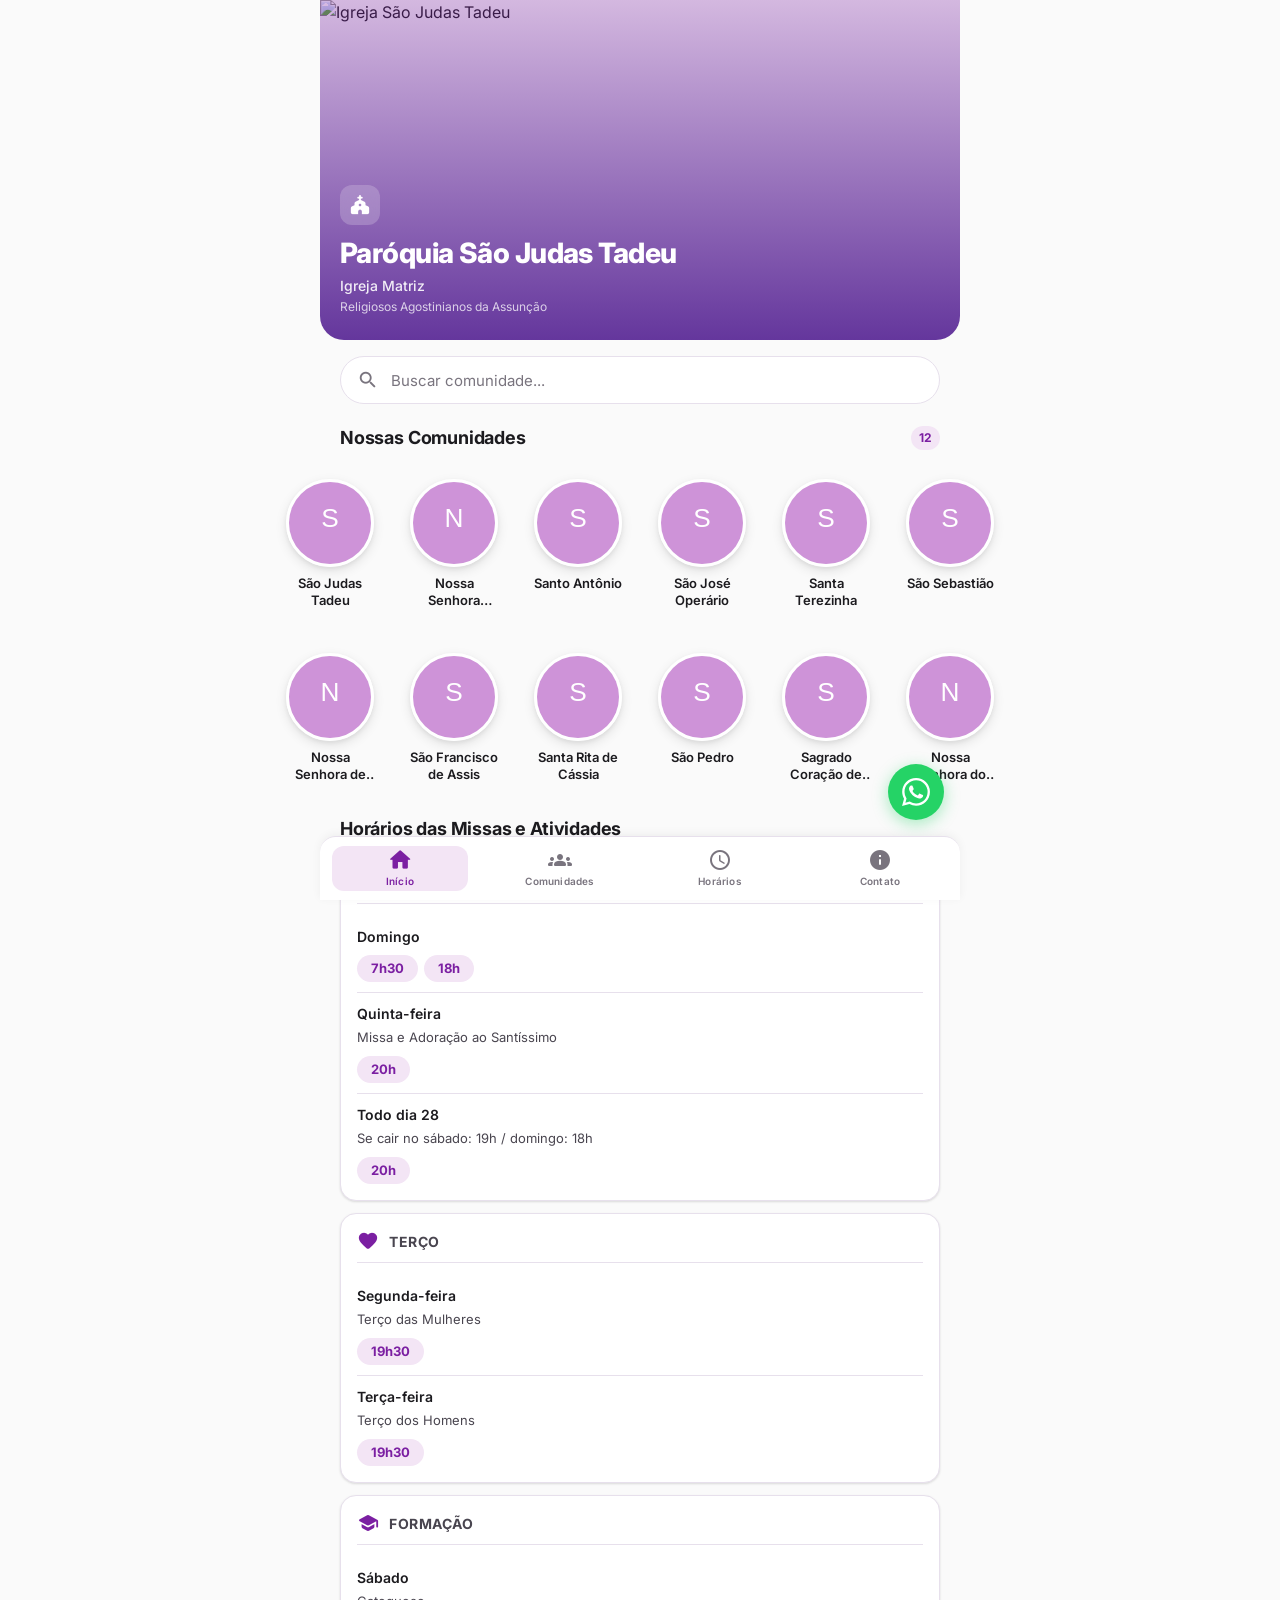
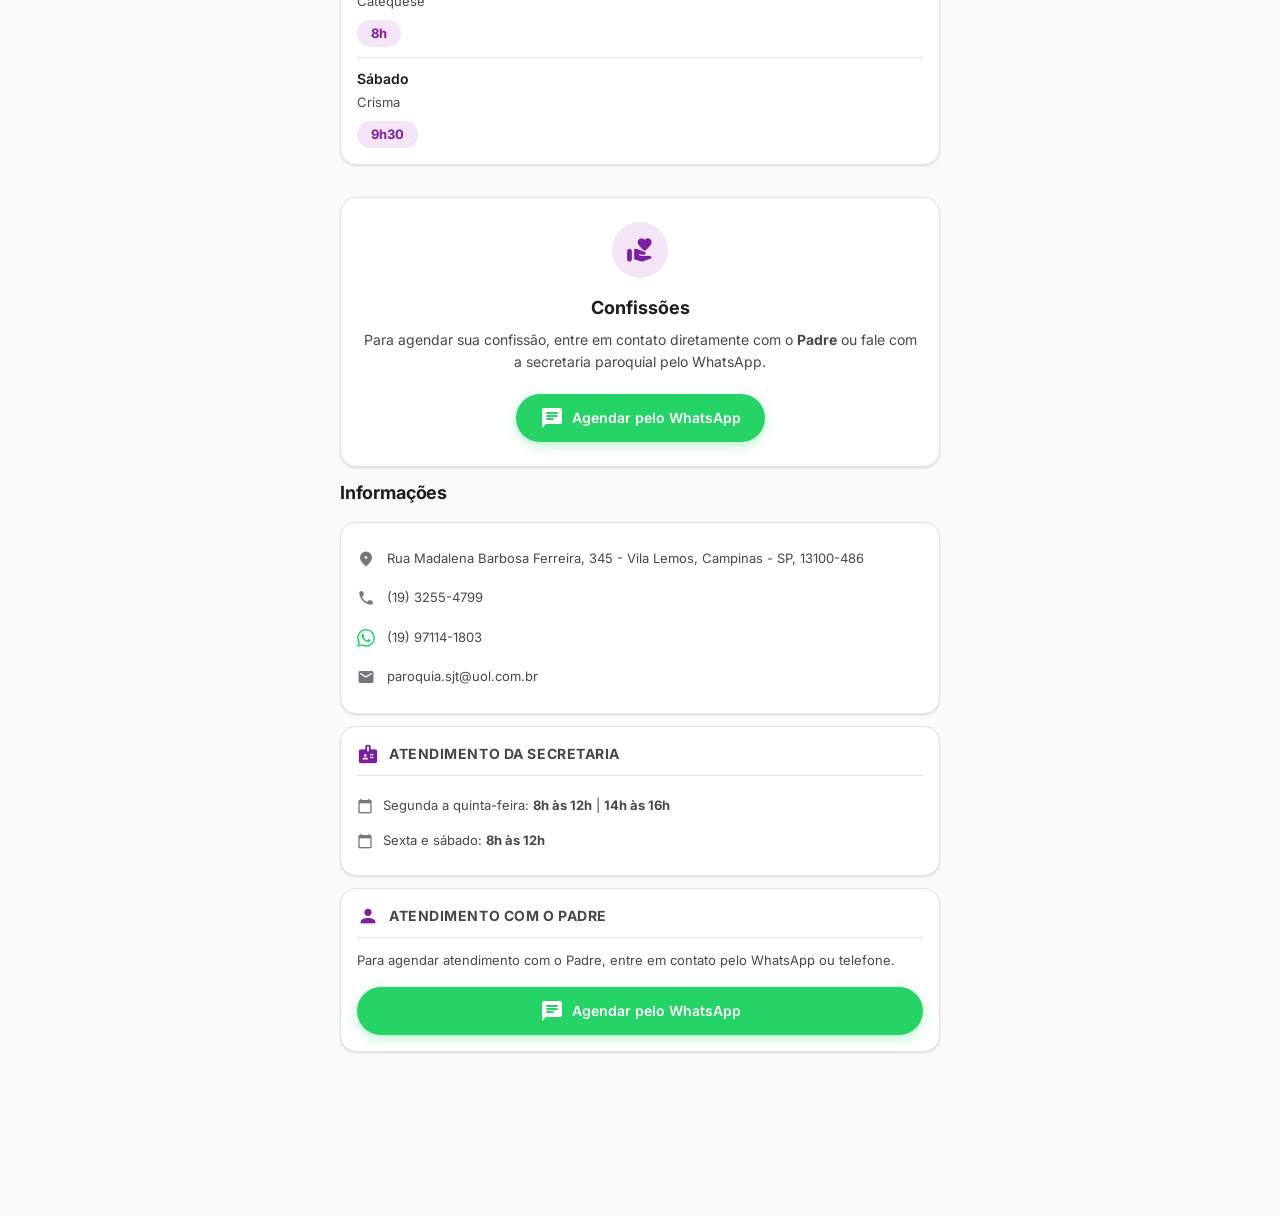
==== index.html @ d788b511 "changing navegation design" ====
<!DOCTYPE html>
<html lang="pt-BR">
<head>
  <meta charset="UTF-8">
  <meta name="viewport" content="width=device-width, initial-scale=1.0, viewport-fit=cover, user-scalable=no">
  <meta name="theme-color" content="#7B1FA2">
  <meta name="apple-mobile-web-app-capable" content="yes">
  <meta name="apple-mobile-web-app-status-bar-style" content="black-translucent">
  <title>Paróquia São Judas Tadeu</title>
  <link rel="preconnect" href="https://fonts.googleapis.com">
  <link rel="preconnect" href="https://fonts.gstatic.com" crossorigin>
  <link href="https://fonts.googleapis.com/css2?family=Inter:wght@400;500;600;700;800&display=swap" rel="stylesheet">
  <link href="https://fonts.googleapis.com/icon?family=Material+Icons+Round" rel="stylesheet">
  <link rel="stylesheet" href="css/style.css">
</head>
<body>
  <div id="app">
    <!-- Status Bar Spacer -->
    <div class="status-bar-spacer"></div>

    <!-- Hero Section -->
    <header class="hero" id="hero">
      <div class="hero-image">
        <img src="https://images.unsplash.com/photo-1548625149-fc4a29cf7092?w=800&h=400&fit=crop" alt="Igreja São Judas Tadeu">
        <div class="hero-overlay"></div>
      </div>
      <div class="hero-content">
        <div class="hero-badge">
          <span class="material-icons-round">church</span>
        </div>
        <h1>Paróquia São Judas Tadeu</h1>
        <p class="hero-subtitle">Igreja Matriz</p>
        <p class="hero-congregation">Religiosos Agostinianos da Assunção</p>
      </div>
    </header>

    <!-- Search Section -->
    <section class="search-section">
      <div class="search-container">
        <span class="material-icons-round search-icon">search</span>
        <input type="text" id="searchInput" placeholder="Buscar comunidade..." autocomplete="off">
        <button class="search-clear hidden" id="searchClear">
          <span class="material-icons-round">close</span>
        </button>
      </div>
    </section>

    <!-- Communities Grid -->
    <section class="section" id="comunidades">
      <div class="section-header">
        <h2>Nossas Comunidades</h2>
        <span class="badge" id="communityCount">12</span>
      </div>
      <div class="community-grid" id="communityGrid">
        <!-- Populated by JS -->
      </div>
      <div class="empty-state hidden" id="emptyState">
        <span class="material-icons-round empty-icon">search_off</span>
        <p>Nenhuma comunidade encontrada</p>
      </div>
    </section>

    <!-- Mass Schedule Section -->
    <section class="section schedule-section" id="horarios">
      <div class="section-header">
        <h2>Horários das Missas e Atividades</h2>
      </div>

      <div class="card schedule-card">
        <div class="schedule-card-header">
          <span class="material-icons-round schedule-card-icon">event</span>
          <h3>Missas</h3>
        </div>
        <div class="schedule-item">
          <div class="schedule-day">Domingo</div>
          <div class="schedule-times">
            <span class="schedule-time-pill">7h30</span>
            <span class="schedule-time-pill">18h</span>
          </div>
        </div>
        <div class="schedule-item">
          <div class="schedule-day">Quinta-feira</div>
          <div class="schedule-detail">Missa e Adoração ao Santíssimo</div>
          <div class="schedule-times">
            <span class="schedule-time-pill">20h</span>
          </div>
        </div>
        <div class="schedule-item">
          <div class="schedule-day">Todo dia 28</div>
          <div class="schedule-detail">Se cair no sábado: 19h / domingo: 18h</div>
          <div class="schedule-times">
            <span class="schedule-time-pill">20h</span>
          </div>
        </div>
      </div>

      <div class="card schedule-card">
        <div class="schedule-card-header">
          <span class="material-icons-round schedule-card-icon">favorite</span>
          <h3>Terço</h3>
        </div>
        <div class="schedule-item">
          <div class="schedule-day">Segunda-feira</div>
          <div class="schedule-detail">Terço das Mulheres</div>
          <div class="schedule-times">
            <span class="schedule-time-pill">19h30</span>
          </div>
        </div>
        <div class="schedule-item">
          <div class="schedule-day">Terça-feira</div>
          <div class="schedule-detail">Terço dos Homens</div>
          <div class="schedule-times">
            <span class="schedule-time-pill">19h30</span>
          </div>
        </div>
      </div>

      <div class="card schedule-card">
        <div class="schedule-card-header">
          <span class="material-icons-round schedule-card-icon">school</span>
          <h3>Formação</h3>
        </div>
        <div class="schedule-item">
          <div class="schedule-day">Sábado</div>
          <div class="schedule-detail">Catequese</div>
          <div class="schedule-times">
            <span class="schedule-time-pill">8h</span>
          </div>
        </div>
        <div class="schedule-item">
          <div class="schedule-day">Sábado</div>
          <div class="schedule-detail">Crisma</div>
          <div class="schedule-times">
            <span class="schedule-time-pill">9h30</span>
          </div>
        </div>
      </div>
    </section>

    <!-- Confessions Section -->
    <section class="section confessions-section" id="confissoes">
      <div class="card confession-card">
        <div class="confession-icon-wrap">
          <span class="material-icons-round">volunteer_activism</span>
        </div>
        <h3>Confissões</h3>
        <p>
          Para agendar sua confissão, entre em contato diretamente com o
          <strong>Padre</strong> ou fale com a secretaria paroquial
          pelo WhatsApp.
        </p>
        <a href="https://wa.me/5519971141803?text=Ol%C3%A1%2C%20gostaria%20de%20agendar%20uma%20confiss%C3%A3o." class="btn btn-whatsapp confession-btn" target="_blank" rel="noopener">
          <span class="material-icons-round">chat</span>
          Agendar pelo WhatsApp
        </a>
      </div>
    </section>

    <!-- Parish Info -->
    <section class="section parish-info" id="contato">
      <div class="section-header">
        <h2>Informações</h2>
      </div>

      <div class="card info-card">
        <div class="info-row">
          <span class="material-icons-round">location_on</span>
          <a href="https://maps.google.com/?q=Rua+Madalena+Barbosa+Ferreira,+345+-+Vila+Lemos,+Campinas+-+SP,+13100-486" target="_blank" rel="noopener">
            Rua Madalena Barbosa Ferreira, 345 - Vila Lemos, Campinas - SP, 13100-486
          </a>
        </div>
        <div class="info-row">
          <span class="material-icons-round">call</span>
          <a href="tel:+551932554799">(19) 3255-4799</a>
        </div>
        <div class="info-row info-row-whatsapp">
          <svg viewBox="0 0 24 24" width="18" height="18" fill="#25D366" class="info-whatsapp-icon">
            <path d="M17.472 14.382c-.297-.149-1.758-.867-2.03-.967-.273-.099-.471-.148-.67.15-.197.297-.767.966-.94 1.164-.173.199-.347.223-.644.075-.297-.15-1.255-.463-2.39-1.475-.883-.788-1.48-1.761-1.653-2.059-.173-.297-.018-.458.13-.606.134-.133.298-.347.446-.52.149-.174.198-.298.298-.497.099-.198.05-.371-.025-.52-.075-.149-.669-1.612-.916-2.207-.242-.579-.487-.5-.669-.51-.173-.008-.371-.01-.57-.01-.198 0-.52.074-.792.372-.272.297-1.04 1.016-1.04 2.479 0 1.462 1.065 2.875 1.213 3.074.149.198 2.096 3.2 5.077 4.487.709.306 1.262.489 1.694.625.712.227 1.36.195 1.871.118.571-.085 1.758-.719 2.006-1.413.248-.694.248-1.289.173-1.413-.074-.124-.272-.198-.57-.347m-5.421 7.403h-.004a9.87 9.87 0 01-5.031-1.378l-.361-.214-3.741.982.998-3.648-.235-.374a9.86 9.86 0 01-1.51-5.26c.001-5.45 4.436-9.884 9.888-9.884 2.64 0 5.122 1.03 6.988 2.898a9.825 9.825 0 012.893 6.994c-.003 5.45-4.437 9.884-9.885 9.884m8.413-18.297A11.815 11.815 0 0012.05 0C5.495 0 .16 5.335.157 11.892c0 2.096.547 4.142 1.588 5.945L.057 24l6.305-1.654a11.882 11.882 0 005.683 1.448h.005c6.554 0 11.89-5.335 11.893-11.893a11.821 11.821 0 00-3.48-8.413z"/>
          </svg>
          <a href="https://wa.me/5519971141803" target="_blank" rel="noopener">(19) 97114-1803</a>
        </div>
        <div class="info-row">
          <span class="material-icons-round">email</span>
          <a href="mailto:paroquia.sjt@uol.com.br">paroquia.sjt@uol.com.br</a>
        </div>
      </div>

      <div class="card info-card secretary-card">
        <div class="schedule-card-header">
          <span class="material-icons-round schedule-card-icon">badge</span>
          <h3>Atendimento da Secretaria</h3>
        </div>
        <div class="secretary-row">
          <span class="material-icons-round">calendar_today</span>
          <span>Segunda a quinta-feira: <strong>8h às 12h</strong> | <strong>14h às 16h</strong></span>
        </div>
        <div class="secretary-row">
          <span class="material-icons-round">calendar_today</span>
          <span>Sexta e sábado: <strong>8h às 12h</strong></span>
        </div>
      </div>

      <div class="card info-card padre-card">
        <div class="schedule-card-header">
          <span class="material-icons-round schedule-card-icon">person</span>
          <h3>Atendimento com o Padre</h3>
        </div>
        <p class="padre-info">Para agendar atendimento com o Padre, entre em contato pelo WhatsApp ou telefone.</p>
        <a href="https://wa.me/5519971141803?text=Ol%C3%A1%2C%20gostaria%20de%20agendar%20um%20atendimento%20com%20o%20Padre." class="btn btn-whatsapp padre-btn" target="_blank" rel="noopener">
          <span class="material-icons-round">chat</span>
          Agendar pelo WhatsApp
        </a>
      </div>
    </section>

    <!-- Bottom Spacing -->
    <div class="bottom-spacer"></div>
  </div>

  <!-- Floating WhatsApp Button -->
  <a href="https://wa.me/5519971141803?text=Ol%C3%A1%2C%20gostaria%20de%20informa%C3%A7%C3%B5es%20sobre%20a%20par%C3%B3quia." class="fab-whatsapp" id="fabWhatsapp" target="_blank" rel="noopener" aria-label="Contato WhatsApp">
    <svg viewBox="0 0 24 24" width="28" height="28" fill="white">
      <path d="M17.472 14.382c-.297-.149-1.758-.867-2.03-.967-.273-.099-.471-.148-.67.15-.197.297-.767.966-.94 1.164-.173.199-.347.223-.644.075-.297-.15-1.255-.463-2.39-1.475-.883-.788-1.48-1.761-1.653-2.059-.173-.297-.018-.458.13-.606.134-.133.298-.347.446-.52.149-.174.198-.298.298-.497.099-.198.05-.371-.025-.52-.075-.149-.669-1.612-.916-2.207-.242-.579-.487-.5-.669-.51-.173-.008-.371-.01-.57-.01-.198 0-.52.074-.792.372-.272.297-1.04 1.016-1.04 2.479 0 1.462 1.065 2.875 1.213 3.074.149.198 2.096 3.2 5.077 4.487.709.306 1.262.489 1.694.625.712.227 1.36.195 1.871.118.571-.085 1.758-.719 2.006-1.413.248-.694.248-1.289.173-1.413-.074-.124-.272-.198-.57-.347m-5.421 7.403h-.004a9.87 9.87 0 01-5.031-1.378l-.361-.214-3.741.982.998-3.648-.235-.374a9.86 9.86 0 01-1.51-5.26c.001-5.45 4.436-9.884 9.888-9.884 2.64 0 5.122 1.03 6.988 2.898a9.825 9.825 0 012.893 6.994c-.003 5.45-4.437 9.884-9.885 9.884m8.413-18.297A11.815 11.815 0 0012.05 0C5.495 0 .16 5.335.157 11.892c0 2.096.547 4.142 1.588 5.945L.057 24l6.305-1.654a11.882 11.882 0 005.683 1.448h.005c6.554 0 11.89-5.335 11.893-11.893a11.821 11.821 0 00-3.48-8.413z"/>
    </svg>
  </a>

  <!-- Bottom Navigation -->
  <nav class="bottom-nav">
    <a href="#hero" class="nav-item active" id="navInicio" data-section="hero">
      <span class="nav-indicator"></span>
      <span class="material-icons-round">home</span>
      <span class="nav-label">Início</span>
    </a>
    <a href="#comunidades" class="nav-item" id="navComunidades" data-section="comunidades">
      <span class="nav-indicator"></span>
      <span class="material-icons-round">groups</span>
      <span class="nav-label">Comunidades</span>
    </a>
    <a href="#horarios" class="nav-item" id="navHorarios" data-section="horarios">
      <span class="nav-indicator"></span>
      <span class="material-icons-round">schedule</span>
      <span class="nav-label">Horários</span>
    </a>
    <a href="#contato" class="nav-item" id="navContato" data-section="contato">
      <span class="nav-indicator"></span>
      <span class="material-icons-round">info</span>
      <span class="nav-label">Contato</span>
    </a>
  </nav>

  <script src="js/app.js"></script>
</body>
</html>
---- css/style.css ----
/* ========================================
   São Judas Tadeu Parish - Mobile-First App
   ======================================== */

:root {
  --primary: #7B1FA2;
  --primary-dark: #4A148C;
  --primary-light: #CE93D8;
  --primary-surface: #F3E5F5;
  --secondary: #FF6F00;
  --surface: #FFFFFF;
  --surface-variant: #F5F5F5;
  --background: #FAFAFA;
  --on-primary: #FFFFFF;
  --on-surface: #1C1B1F;
  --on-surface-secondary: #49454F;
  --on-surface-tertiary: #79747E;
  --outline: #CAC4D0;
  --outline-variant: #E7E0EC;
  --shadow-sm: 0 1px 3px rgba(0,0,0,0.08), 0 1px 2px rgba(0,0,0,0.06);
  --shadow-md: 0 4px 12px rgba(0,0,0,0.1), 0 2px 4px rgba(0,0,0,0.06);
  --shadow-lg: 0 10px 30px rgba(0,0,0,0.12), 0 4px 8px rgba(0,0,0,0.06);
  --shadow-xl: 0 20px 40px rgba(0,0,0,0.15);
  --radius-sm: 8px;
  --radius-md: 12px;
  --radius-lg: 16px;
  --radius-xl: 24px;
  --radius-full: 50%;
  --whatsapp: #25D366;
  --whatsapp-dark: #128C7E;
  --safe-top: env(safe-area-inset-top, 0px);
  --safe-bottom: env(safe-area-inset-bottom, 0px);
  --bottom-nav-height: 64px;
  --transition-fast: 150ms cubic-bezier(0.4, 0, 0.2, 1);
  --transition-normal: 250ms cubic-bezier(0.4, 0, 0.2, 1);
  --transition-slow: 350ms cubic-bezier(0.4, 0, 0.2, 1);
}

*,
*::before,
*::after {
  margin: 0;
  padding: 0;
  box-sizing: border-box;
}

html {
  font-size: 16px;
  -webkit-text-size-adjust: 100%;
  -webkit-tap-highlight-color: transparent;
  scroll-behavior: smooth;
}

body {
  font-family: 'Inter', -apple-system, BlinkMacSystemFont, 'Segoe UI', Roboto, sans-serif;
  background: var(--background);
  color: var(--on-surface);
  line-height: 1.5;
  overflow-x: hidden;
  -webkit-font-smoothing: antialiased;
  -moz-osx-font-smoothing: grayscale;
}

a {
  color: inherit;
  text-decoration: none;
}

img {
  max-width: 100%;
  display: block;
}

button {
  border: none;
  background: none;
  cursor: pointer;
  font-family: inherit;
}

input {
  font-family: inherit;
  border: none;
  outline: none;
}

/* ========================================
   Status Bar Spacer
   ======================================== */

.status-bar-spacer {
  height: var(--safe-top);
}

/* ========================================
   Hero Section
   ======================================== */

.hero {
  position: relative;
  height: 240px;
  overflow: hidden;
}

.hero-image {
  position: absolute;
  inset: 0;
}

.hero-image img {
  width: 100%;
  height: 100%;
  object-fit: cover;
}

.hero-overlay {
  position: absolute;
  inset: 0;
  background: linear-gradient(
    to bottom,
    rgba(123, 31, 162, 0.3) 0%,
    rgba(74, 20, 140, 0.85) 100%
  );
}

.hero-content {
  position: absolute;
  bottom: 0;
  left: 0;
  right: 0;
  padding: 24px 20px;
  color: var(--on-primary);
  z-index: 1;
}

.hero-badge {
  display: inline-flex;
  align-items: center;
  justify-content: center;
  width: 40px;
  height: 40px;
  background: rgba(255, 255, 255, 0.2);
  backdrop-filter: blur(10px);
  -webkit-backdrop-filter: blur(10px);
  border-radius: var(--radius-md);
  margin-bottom: 12px;
}

.hero-badge .material-icons-round {
  font-size: 22px;
}

.hero-content h1 {
  font-size: 1.5rem;
  font-weight: 800;
  letter-spacing: -0.02em;
  line-height: 1.2;
  margin-bottom: 4px;
}

.hero-subtitle {
  font-size: 0.875rem;
  font-weight: 500;
  opacity: 0.9;
}

.hero-congregation {
  font-size: 0.75rem;
  font-weight: 400;
  opacity: 0.75;
  margin-top: 2px;
}

/* ========================================
   Search Section
   ======================================== */

.search-section {
  padding: 16px 20px 0;
  position: sticky;
  top: 0;
  z-index: 100;
  background: var(--background);
}

.search-container {
  display: flex;
  align-items: center;
  background: var(--surface);
  border: 1.5px solid var(--outline-variant);
  border-radius: var(--radius-xl);
  padding: 0 16px;
  height: 48px;
  transition: border-color var(--transition-fast), box-shadow var(--transition-fast);
}

.search-container:focus-within {
  border-color: var(--primary);
  box-shadow: 0 0 0 3px var(--primary-surface);
}

.search-icon {
  color: var(--on-surface-tertiary);
  font-size: 22px;
  margin-right: 12px;
  flex-shrink: 0;
}

.search-container input {
  flex: 1;
  height: 100%;
  font-size: 0.9375rem;
  color: var(--on-surface);
  background: transparent;
}

.search-container input::placeholder {
  color: var(--on-surface-tertiary);
}

.search-clear {
  display: flex;
  align-items: center;
  justify-content: center;
  width: 32px;
  height: 32px;
  border-radius: var(--radius-full);
  color: var(--on-surface-tertiary);
  margin-left: 4px;
  flex-shrink: 0;
  transition: background var(--transition-fast);
}

.search-clear:active {
  background: var(--surface-variant);
}

.search-clear .material-icons-round {
  font-size: 20px;
}

/* ========================================
   Sections
   ======================================== */

.section {
  padding: 20px 20px 0;
}

.section-header {
  display: flex;
  align-items: center;
  justify-content: space-between;
  margin-bottom: 16px;
}

.section-header h2 {
  font-size: 1.125rem;
  font-weight: 700;
  letter-spacing: -0.01em;
}

.badge {
  display: inline-flex;
  align-items: center;
  justify-content: center;
  min-width: 24px;
  height: 24px;
  padding: 0 8px;
  background: var(--primary-surface);
  color: var(--primary);
  font-size: 0.75rem;
  font-weight: 700;
  border-radius: 100px;
}

/* ========================================
   Community Grid
   ======================================== */

.community-grid {
  display: grid;
  grid-template-columns: repeat(3, 1fr);
  gap: 16px;
  justify-items: center;
}

.community-card {
  display: flex;
  flex-direction: column;
  align-items: center;
  text-align: center;
  padding: 12px 8px;
  border-radius: var(--radius-lg);
  transition: transform var(--transition-fast), background var(--transition-fast);
  cursor: pointer;
  -webkit-tap-highlight-color: transparent;
  text-decoration: none;
  color: inherit;
}

.community-card:active {
  transform: scale(0.95);
  background: var(--surface-variant);
}

.community-avatar-wrap {
  position: relative;
  width: 72px;
  height: 72px;
  margin-bottom: 8px;
}

.community-avatar {
  width: 72px;
  height: 72px;
  border-radius: var(--radius-full);
  object-fit: cover;
  border: 3px solid var(--surface);
  box-shadow: var(--shadow-md);
  transition: box-shadow var(--transition-fast);
}

.community-card:active .community-avatar {
  box-shadow: var(--shadow-sm);
}

.community-name {
  font-size: 0.75rem;
  font-weight: 600;
  line-height: 1.3;
  color: var(--on-surface);
  display: -webkit-box;
  -webkit-line-clamp: 2;
  -webkit-box-orient: vertical;
  overflow: hidden;
}

/* ========================================
   Empty State
   ======================================== */

.empty-state {
  display: flex;
  flex-direction: column;
  align-items: center;
  justify-content: center;
  padding: 48px 20px;
  text-align: center;
}

.empty-icon {
  font-size: 48px;
  color: var(--on-surface-tertiary);
  margin-bottom: 12px;
}

.empty-state p {
  color: var(--on-surface-secondary);
  font-size: 0.9375rem;
}

/* ========================================
   Card
   ======================================== */

.card {
  background: var(--surface);
  border-radius: var(--radius-lg);
  box-shadow: var(--shadow-sm);
  border: 1px solid var(--outline-variant);
}

/* ========================================
   Schedule Section
   ======================================== */

.schedule-section .section-header {
  margin-bottom: 12px;
}

.schedule-card {
  padding: 16px;
  margin-bottom: 12px;
}

.schedule-card-header {
  display: flex;
  align-items: center;
  gap: 10px;
  margin-bottom: 12px;
  padding-bottom: 10px;
  border-bottom: 1px solid var(--outline-variant);
}

.schedule-card-icon {
  font-size: 22px;
  color: var(--primary);
}

.schedule-card-header h3 {
  font-size: 0.875rem;
  font-weight: 700;
  text-transform: uppercase;
  letter-spacing: 0.04em;
  color: var(--on-surface-secondary);
}

.schedule-item {
  display: flex;
  align-items: center;
  flex-wrap: wrap;
  gap: 8px;
  padding: 10px 0;
  border-bottom: 1px solid var(--outline-variant);
}

.schedule-item:last-child {
  border-bottom: none;
  padding-bottom: 0;
}

.schedule-day {
  font-size: 0.875rem;
  font-weight: 600;
  color: var(--on-surface);
  min-width: 100%;
}

.schedule-detail {
  font-size: 0.8125rem;
  color: var(--on-surface-secondary);
  min-width: 100%;
  margin-top: -4px;
}

.schedule-times {
  display: flex;
  gap: 6px;
  flex-wrap: wrap;
}

.schedule-time-pill {
  font-size: 0.8125rem;
  color: var(--primary);
  font-weight: 700;
  background: var(--primary-surface);
  padding: 4px 14px;
  border-radius: 100px;
}

/* ========================================
   Confessions Section
   ======================================== */

.confession-card {
  padding: 24px 20px;
  text-align: center;
}

.confession-icon-wrap {
  display: inline-flex;
  align-items: center;
  justify-content: center;
  width: 56px;
  height: 56px;
  background: var(--primary-surface);
  border-radius: var(--radius-full);
  margin-bottom: 16px;
}

.confession-icon-wrap .material-icons-round {
  font-size: 28px;
  color: var(--primary);
}

.confession-card h3 {
  font-size: 1.125rem;
  font-weight: 700;
  margin-bottom: 8px;
  color: var(--on-surface);
}

.confession-card p {
  font-size: 0.875rem;
  color: var(--on-surface-secondary);
  line-height: 1.6;
  margin-bottom: 20px;
}

.confession-btn {
  display: inline-flex;
}

/* ========================================
   Buttons
   ======================================== */

.btn {
  display: inline-flex;
  align-items: center;
  justify-content: center;
  gap: 8px;
  padding: 12px 24px;
  border-radius: var(--radius-xl);
  font-size: 0.875rem;
  font-weight: 600;
  transition: transform var(--transition-fast), box-shadow var(--transition-fast), background var(--transition-fast);
  -webkit-tap-highlight-color: transparent;
  cursor: pointer;
  border: none;
  text-decoration: none;
}

.btn:active {
  transform: scale(0.97);
}

.btn-primary {
  background: var(--primary);
  color: var(--on-primary);
  box-shadow: var(--shadow-md);
}

.btn-primary:active {
  background: var(--primary-dark);
}

.btn-whatsapp {
  background: var(--whatsapp);
  color: white;
  box-shadow: 0 4px 12px rgba(37, 211, 102, 0.3);
}

.btn-whatsapp:active {
  background: var(--whatsapp-dark);
}

/* ========================================
   Parish Info Footer
   ======================================== */

.parish-info {
  padding-top: 12px;
  padding-bottom: 8px;
}

.info-row {
  display: flex;
  align-items: flex-start;
  gap: 12px;
  padding: 10px 0;
  font-size: 0.8125rem;
  color: var(--on-surface-secondary);
}

.info-row a {
  color: var(--on-surface-secondary);
  text-decoration: none;
  transition: color var(--transition-fast);
}

.info-row a:hover {
  color: var(--primary);
}

.info-row .material-icons-round {
  font-size: 18px;
  color: var(--on-surface-tertiary);
  flex-shrink: 0;
  margin-top: 1px;
}

/* ========================================
   Parish Info Cards
   ======================================== */

.info-card {
  padding: 16px;
  margin-bottom: 12px;
}

.info-row-whatsapp .info-whatsapp-icon {
  flex-shrink: 0;
  margin-top: 1px;
}

.secretary-card .secretary-row {
  display: flex;
  align-items: flex-start;
  gap: 10px;
  padding: 8px 0;
  font-size: 0.8125rem;
  color: var(--on-surface-secondary);
}

.secretary-card .secretary-row .material-icons-round {
  font-size: 16px;
  color: var(--on-surface-tertiary);
  flex-shrink: 0;
  margin-top: 2px;
}

.padre-card .padre-info {
  font-size: 0.8125rem;
  color: var(--on-surface-secondary);
  line-height: 1.6;
  margin-bottom: 16px;
}

.padre-btn {
  display: inline-flex;
  width: 100%;
  justify-content: center;
}

/* ========================================
   Floating WhatsApp Button
   ======================================== */

.fab-whatsapp {
  position: fixed;
  bottom: calc(var(--bottom-nav-height) + 16px + var(--safe-bottom));
  right: 16px;
  width: 56px;
  height: 56px;
  background: var(--whatsapp);
  border-radius: var(--radius-full);
  display: flex;
  align-items: center;
  justify-content: center;
  box-shadow: 0 4px 16px rgba(37, 211, 102, 0.4);
  z-index: 200;
  transition: transform var(--transition-fast), box-shadow var(--transition-fast);
  -webkit-tap-highlight-color: transparent;
  animation: fab-pulse 2s infinite;
}

.fab-whatsapp:active {
  transform: scale(0.9);
  box-shadow: 0 2px 8px rgba(37, 211, 102, 0.3);
}

@keyframes fab-pulse {
  0%, 100% { box-shadow: 0 4px 16px rgba(37, 211, 102, 0.4); }
  50% { box-shadow: 0 4px 24px rgba(37, 211, 102, 0.6); }
}

/* ========================================
   Bottom Navigation
   ======================================== */

.bottom-nav {
  position: fixed;
  bottom: 0;
  left: 0;
  right: 0;
  height: calc(var(--bottom-nav-height) + var(--safe-bottom));
  padding-bottom: var(--safe-bottom);
  background: var(--surface);
  border-top: 1px solid var(--outline-variant);
  display: flex;
  align-items: center;
  z-index: 300;
  box-shadow: 0 -2px 10px rgba(0,0,0,0.05);
}

.nav-item {
  flex: 1;
  display: flex;
  flex-direction: column;
  align-items: center;
  justify-content: center;
  gap: 2px;
  padding: 8px 0;
  color: var(--on-surface-tertiary);
  transition: color var(--transition-normal);
  -webkit-tap-highlight-color: transparent;
  position: relative;
  text-decoration: none;
}

.nav-indicator {
  position: absolute;
  inset: 6px 12px;
  background: var(--primary-surface);
  border-radius: var(--radius-md);
  opacity: 0;
  transition: opacity var(--transition-normal);
}

.nav-item.active .nav-indicator {
  opacity: 1;
}

.nav-item .material-icons-round {
  font-size: 24px;
  transition: transform var(--transition-normal), color var(--transition-normal);
  position: relative;
  z-index: 1;
}

.nav-label {
  font-size: 0.625rem;
  font-weight: 600;
  letter-spacing: 0.02em;
  transition: color var(--transition-normal);
  position: relative;
  z-index: 1;
}

.nav-item.active {
  color: var(--primary);
}

.nav-item.active .material-icons-round {
  transform: scale(1.1);
}

.nav-item:active .material-icons-round {
  transform: scale(0.9);
}

.bottom-spacer {
  height: calc(var(--bottom-nav-height) + var(--safe-bottom) + 80px);
}

/* ========================================
   App Bar (Detail Page)
   ======================================== */

.app-bar {
  position: sticky;
  top: 0;
  z-index: 100;
  display: flex;
  align-items: center;
  height: 56px;
  padding: 0 8px;
  background: var(--surface);
  border-bottom: 1px solid var(--outline-variant);
}

.app-bar-back {
  display: flex;
  align-items: center;
  justify-content: center;
  width: 40px;
  height: 40px;
  border-radius: var(--radius-full);
  color: var(--on-surface);
  transition: background var(--transition-fast);
  -webkit-tap-highlight-color: transparent;
}

.app-bar-back:active {
  background: var(--surface-variant);
}

.app-bar-title {
  flex: 1;
  font-size: 1rem;
  font-weight: 700;
  margin-left: 4px;
  white-space: nowrap;
  overflow: hidden;
  text-overflow: ellipsis;
}

.app-bar-spacer {
  width: 40px;
}

/* ========================================
   Detail Page - Loading Skeleton
   ======================================== */

.detail-loading {
  display: flex;
  flex-direction: column;
  align-items: center;
  padding: 32px 20px;
}

.skeleton-circle {
  width: 96px;
  height: 96px;
  border-radius: var(--radius-full);
  background: linear-gradient(90deg, var(--surface-variant) 25%, #e8e8e8 50%, var(--surface-variant) 75%);
  background-size: 200% 100%;
  animation: skeleton-shimmer 1.5s infinite;
  margin-bottom: 16px;
}

.skeleton-line {
  height: 16px;
  border-radius: 8px;
  background: linear-gradient(90deg, var(--surface-variant) 25%, #e8e8e8 50%, var(--surface-variant) 75%);
  background-size: 200% 100%;
  animation: skeleton-shimmer 1.5s infinite;
  margin-bottom: 8px;
}

.skeleton-title {
  width: 60%;
  height: 20px;
}

.skeleton-subtitle {
  width: 40%;
  height: 14px;
  margin-bottom: 24px;
}

.skeleton-card {
  width: 100%;
  height: 80px;
  border-radius: var(--radius-lg);
  background: linear-gradient(90deg, var(--surface-variant) 25%, #e8e8e8 50%, var(--surface-variant) 75%);
  background-size: 200% 100%;
  animation: skeleton-shimmer 1.5s infinite;
  margin-bottom: 12px;
}

@keyframes skeleton-shimmer {
  0% { background-position: 200% 0; }
  100% { background-position: -200% 0; }
}

/* ========================================
   Detail Page - Content
   ======================================== */

.detail-content {
  animation: fadeInUp 0.4s ease-out;
}

@keyframes fadeInUp {
  from {
    opacity: 0;
    transform: translateY(16px);
  }
  to {
    opacity: 1;
    transform: translateY(0);
  }
}

.detail-header {
  display: flex;
  flex-direction: column;
  align-items: center;
  text-align: center;
  padding: 32px 20px 24px;
  background: linear-gradient(to bottom, var(--primary-surface) 0%, var(--background) 100%);
}

.detail-avatar-wrap {
  position: relative;
  margin-bottom: 16px;
}

.detail-avatar {
  width: 96px;
  height: 96px;
  border-radius: var(--radius-full);
  object-fit: cover;
  border: 4px solid var(--surface);
  box-shadow: var(--shadow-lg);
}

.detail-name {
  font-size: 1.375rem;
  font-weight: 800;
  letter-spacing: -0.02em;
  line-height: 1.2;
  margin-bottom: 4px;
  color: var(--on-surface);
}

.detail-patron {
  font-size: 0.8125rem;
  color: var(--primary);
  font-weight: 600;
}

/* ========================================
   Detail Cards
   ======================================== */

.detail-cards {
  padding: 0 20px;
  display: flex;
  flex-direction: column;
  gap: 12px;
}

.detail-card {
  padding: 16px;
}

.detail-card-header {
  display: flex;
  align-items: center;
  gap: 10px;
  margin-bottom: 10px;
}

.detail-card-icon {
  font-size: 20px;
  color: var(--primary);
}

.detail-card-header h3 {
  font-size: 0.8125rem;
  font-weight: 700;
  text-transform: uppercase;
  letter-spacing: 0.04em;
  color: var(--on-surface-secondary);
}

.detail-card p {
  font-size: 0.9375rem;
  color: var(--on-surface);
  line-height: 1.5;
}

.mass-item {
  display: flex;
  align-items: center;
  justify-content: space-between;
  padding: 8px 0;
  border-bottom: 1px solid var(--outline-variant);
  gap: 8px;
}

.mass-item:last-child {
  border-bottom: none;
  padding-bottom: 0;
}

.mass-item:first-child {
  padding-top: 0;
}

.mass-item-left {
  display: flex;
  flex-direction: column;
  gap: 2px;
  flex: 1;
  min-width: 0;
}

.mass-day {
  font-size: 0.875rem;
  font-weight: 600;
  color: var(--on-surface);
}

.mass-detail {
  font-size: 0.75rem;
  color: var(--on-surface-tertiary);
  line-height: 1.3;
}

.mass-time {
  font-size: 0.8125rem;
  color: var(--primary);
  font-weight: 700;
  background: var(--primary-surface);
  padding: 4px 12px;
  border-radius: 100px;
  white-space: nowrap;
  flex-shrink: 0;
}

.contact-row {
  display: flex;
  align-items: center;
  gap: 10px;
  padding: 6px 0;
  font-size: 0.9375rem;
}

.contact-row a {
  color: var(--on-surface);
  text-decoration: none;
}

.contact-row a:hover {
  color: var(--primary);
}

.contact-icon {
  font-size: 18px;
  color: var(--on-surface-tertiary);
  flex-shrink: 0;
}

.contact-whatsapp-icon {
  flex-shrink: 0;
}

/* ========================================
   Detail Actions
   ======================================== */

.detail-actions {
  padding: 24px 20px;
  display: flex;
  flex-direction: column;
  gap: 12px;
}

.detail-action-btn {
  width: 100%;
  padding: 14px 24px;
}

/* ========================================
   Error State
   ======================================== */

.error-state {
  display: flex;
  flex-direction: column;
  align-items: center;
  justify-content: center;
  padding: 80px 20px;
  text-align: center;
}

.error-icon {
  font-size: 64px;
  color: var(--on-surface-tertiary);
  margin-bottom: 16px;
}

.error-state h3 {
  font-size: 1.125rem;
  font-weight: 700;
  margin-bottom: 8px;
}

.error-state p {
  font-size: 0.875rem;
  color: var(--on-surface-secondary);
  margin-bottom: 24px;
}

/* ========================================
   Utility Classes
   ======================================== */

.hidden {
  display: none !important;
}

/* ========================================
   Animations for Community Cards
   ======================================== */

.community-card {
  animation: fadeIn var(--transition-slow) ease-out both;
}

@keyframes fadeIn {
  from {
    opacity: 0;
    transform: translateY(8px) scale(0.96);
  }
  to {
    opacity: 1;
    transform: translateY(0) scale(1);
  }
}

/* Stagger animation for grid items */
.community-card:nth-child(1) { animation-delay: 0ms; }
.community-card:nth-child(2) { animation-delay: 30ms; }
.community-card:nth-child(3) { animation-delay: 60ms; }
.community-card:nth-child(4) { animation-delay: 90ms; }
.community-card:nth-child(5) { animation-delay: 120ms; }
.community-card:nth-child(6) { animation-delay: 150ms; }
.community-card:nth-child(7) { animation-delay: 180ms; }
.community-card:nth-child(8) { animation-delay: 210ms; }
.community-card:nth-child(9) { animation-delay: 240ms; }
.community-card:nth-child(10) { animation-delay: 270ms; }
.community-card:nth-child(11) { animation-delay: 300ms; }
.community-card:nth-child(12) { animation-delay: 330ms; }

/* ========================================
   Responsive — Tablet and Desktop
   ======================================== */

@media (min-width: 480px) {
  .community-grid {
    grid-template-columns: repeat(4, 1fr);
    justify-content: center;
  }

  .community-avatar-wrap {
    width: 80px;
    height: 80px;
  }

  .community-avatar {
    width: 80px;
    height: 80px;
  }
}

@media (min-width: 768px) {
  #app {
    max-width: 640px;
    margin: 0 auto;
  }

  .hero {
    height: 300px;
    border-radius: 0 0 var(--radius-xl) var(--radius-xl);
  }

  .community-grid {
    grid-template-columns: repeat(4, 1fr);
    gap: 20px;
    justify-content: center;
  }

  .community-avatar-wrap {
    width: 88px;
    height: 88px;
  }

  .community-avatar {
    width: 88px;
    height: 88px;
  }

  .community-name {
    font-size: 0.8125rem;
  }

  .bottom-nav {
    max-width: 640px;
    left: 50%;
    transform: translateX(-50%);
    border-radius: var(--radius-lg) var(--radius-lg) 0 0;
  }

  .fab-whatsapp {
    right: calc(50% - 320px + 16px);
    right: max(16px, calc(50% - 304px));
  }
}

@media (min-width: 1024px) {
  .hero {
    height: 340px;
  }

  .hero-content h1 {
    font-size: 1.75rem;
  }

  .community-grid {
    grid-template-columns: repeat(6, 1fr);
    justify-content: center;
  }
}

/* ========================================
   Dark Mode (prefers-color-scheme)
   ======================================== */

@media (prefers-color-scheme: dark) {
  :root {
    --primary: #CE93D8;
    --primary-dark: #AB47BC;
    --primary-light: #7B1FA2;
    --primary-surface: rgba(206, 147, 216, 0.12);
    --surface: #1E1E1E;
    --surface-variant: #2C2C2C;
    --background: #121212;
    --on-primary: #1E1E1E;
    --on-surface: #E6E1E5;
    --on-surface-secondary: #CAC4D0;
    --on-surface-tertiary: #938F99;
    --outline: #49454F;
    --outline-variant: #333333;
    --shadow-sm: 0 1px 3px rgba(0,0,0,0.3);
    --shadow-md: 0 4px 12px rgba(0,0,0,0.4);
    --shadow-lg: 0 10px 30px rgba(0,0,0,0.5);
  }

  .hero-overlay {
    background: linear-gradient(
      to bottom,
      rgba(18, 18, 18, 0.2) 0%,
      rgba(18, 18, 18, 0.9) 100%
    );
  }

  .search-container {
    background: var(--surface-variant);
    border-color: var(--outline);
  }

  .search-container:focus-within {
    border-color: var(--primary);
    box-shadow: 0 0 0 3px rgba(206, 147, 216, 0.15);
  }

  .skeleton-circle,
  .skeleton-line,
  .skeleton-card {
    background: linear-gradient(90deg, var(--surface-variant) 25%, #383838 50%, var(--surface-variant) 75%);
    background-size: 200% 100%;
    animation: skeleton-shimmer 1.5s infinite;
  }
}

/* ========================================
   Print Styles
   ======================================== */

@media print {
  .bottom-nav,
  .fab-whatsapp,
  .search-section {
    display: none !important;
  }

  .bottom-spacer {
    height: 0;
  }
}
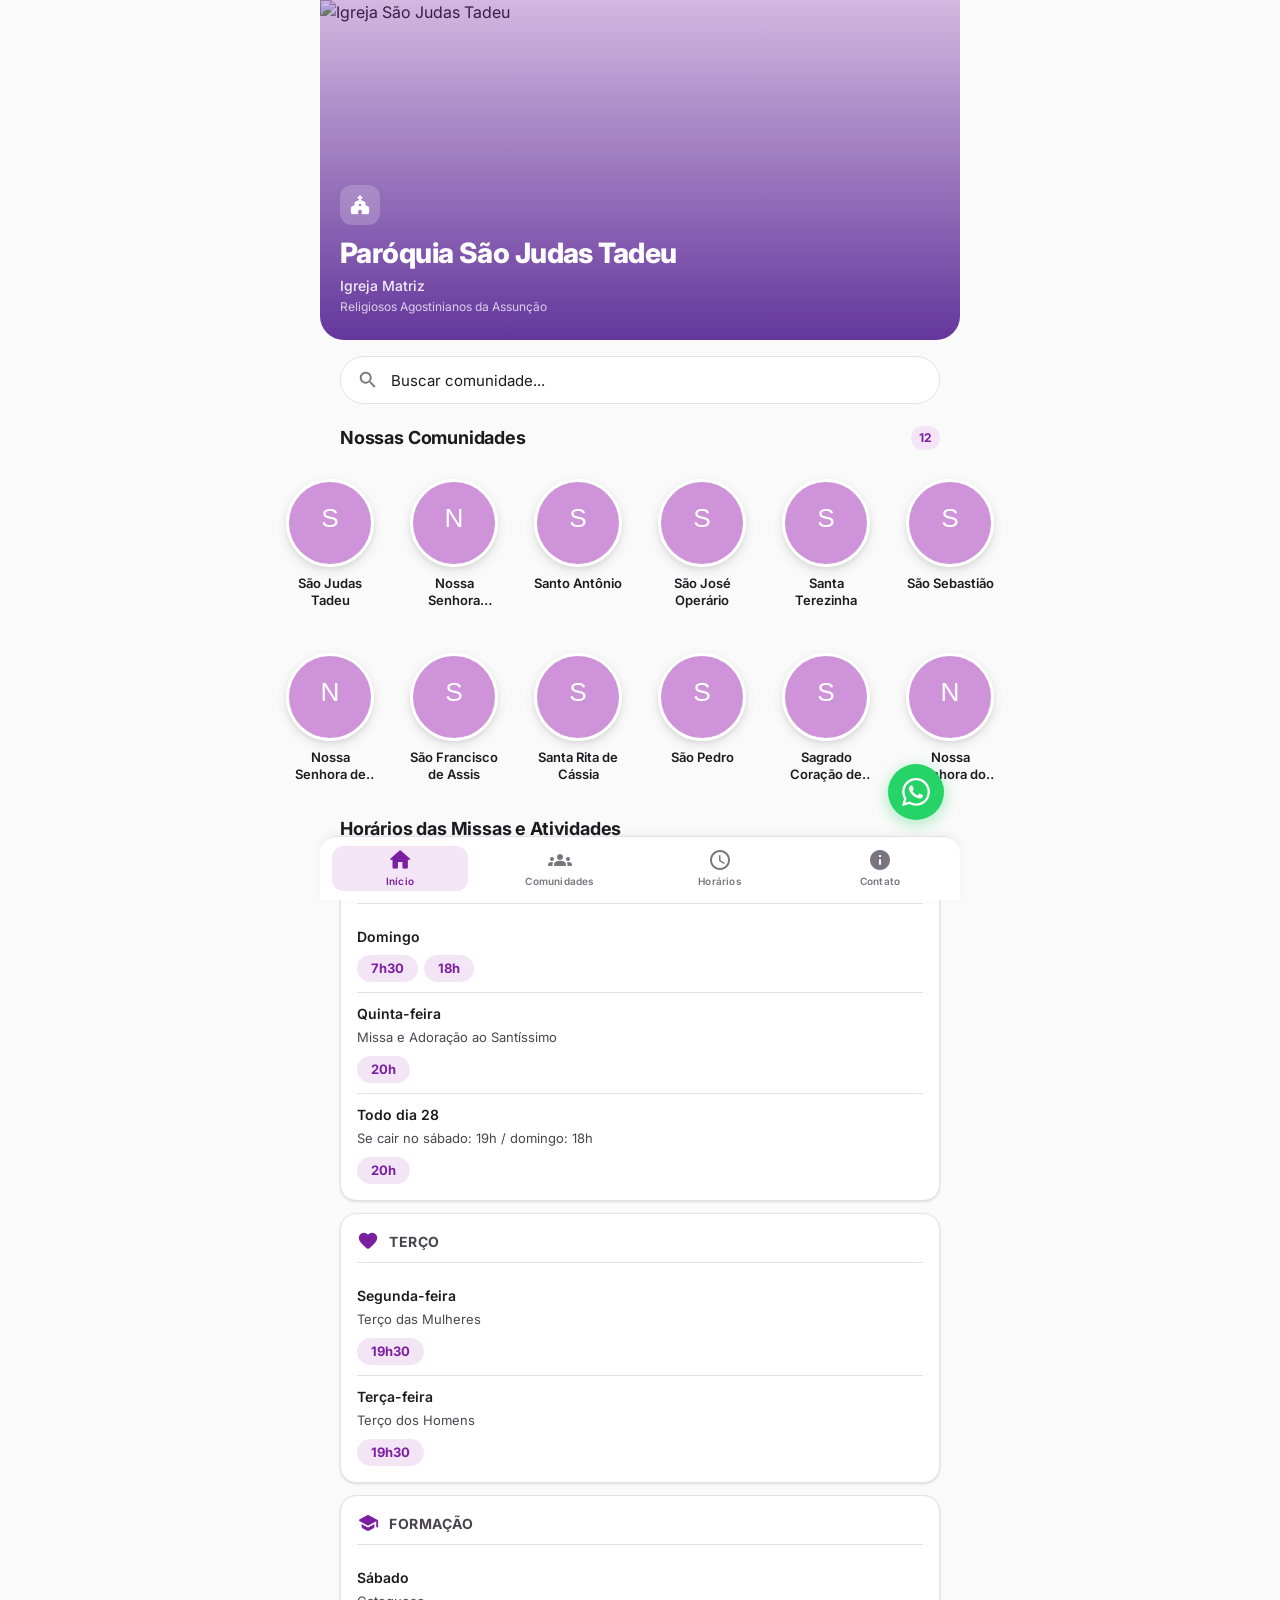
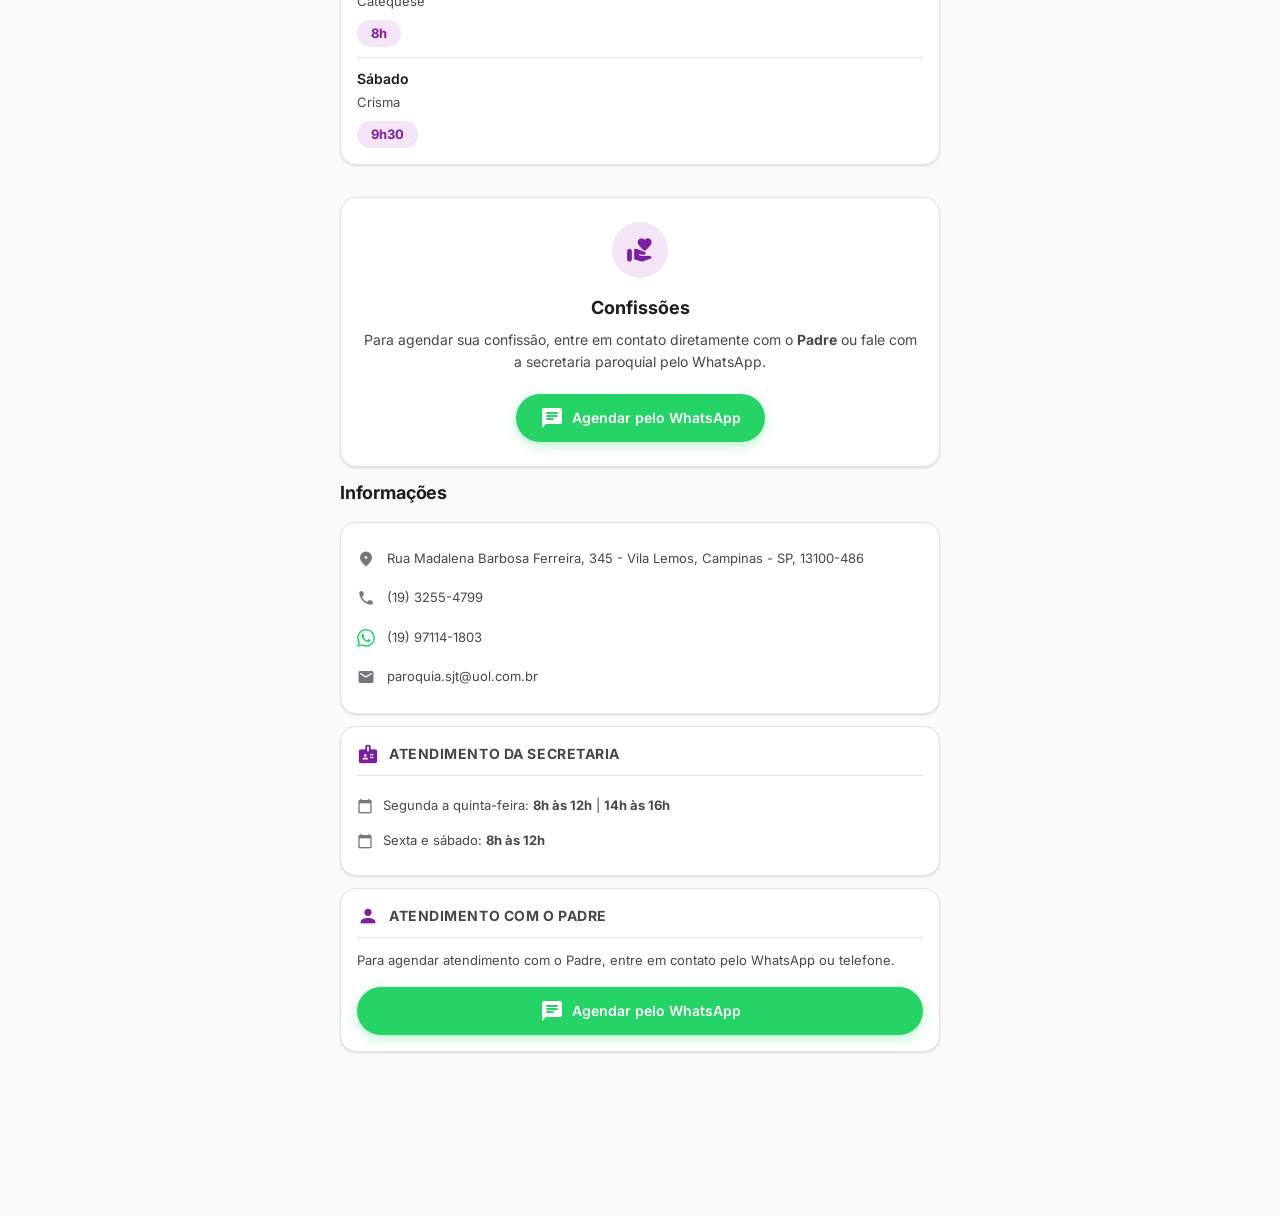
==== commit b4b59ebc: "now just the light theme is allowed" ====
--- a/index.html
+++ b/index.html
@@ -3,9 +3,11 @@
 <head>
   <meta charset="UTF-8">
   <meta name="viewport" content="width=device-width, initial-scale=1.0, viewport-fit=cover, user-scalable=no">
+  <meta name="color-scheme" content="light only">
+  <meta name="supported-color-schemes" content="light">
   <meta name="theme-color" content="#7B1FA2">
   <meta name="apple-mobile-web-app-capable" content="yes">
-  <meta name="apple-mobile-web-app-status-bar-style" content="black-translucent">
+  <meta name="apple-mobile-web-app-status-bar-style" content="default">
   <title>Paróquia São Judas Tadeu</title>
   <link rel="preconnect" href="https://fonts.googleapis.com">
   <link rel="preconnect" href="https://fonts.gstatic.com" crossorigin>
--- a/css/style.css
+++ b/css/style.css
@@ -3,6 +3,7 @@
    ======================================== */
 
 :root {
+  color-scheme: light only;
   --primary: #7B1FA2;
   --primary-dark: #4A148C;
   --primary-light: #CE93D8;
@@ -53,12 +54,15 @@
 
 body {
   font-family: 'Inter', -apple-system, BlinkMacSystemFont, 'Segoe UI', Roboto, sans-serif;
-  background: var(--background);
+  background: #FAFAFA;
+  background-color: var(--background);
+  color: #1C1B1F;
   color: var(--on-surface);
   line-height: 1.5;
   overflow-x: hidden;
   -webkit-font-smoothing: antialiased;
   -moz-osx-font-smoothing: grayscale;
+  forced-color-adjust: none;
 }
 
 a {
@@ -82,6 +86,24 @@
   font-family: inherit;
   border: none;
   outline: none;
+  background-color: transparent;
+  color: var(--on-surface);
+  -webkit-text-fill-color: var(--on-surface);
+  caret-color: var(--primary);
+}
+
+input::placeholder {
+  color: var(--on-surface-tertiary);
+  opacity: 1;
+}
+
+input:-webkit-autofill,
+input:-webkit-autofill:hover,
+input:-webkit-autofill:focus {
+  -webkit-text-fill-color: var(--on-surface);
+  -webkit-box-shadow: 0 0 0 1000px var(--surface) inset;
+  caret-color: var(--primary);
+  transition: background-color 5000s ease-in-out 0s;
 }
 
 /* ========================================
@@ -1170,53 +1192,31 @@
 }
 
 /* ========================================
-   Dark Mode (prefers-color-scheme)
+   Forced Light Theme
+   --------------------------------------------------
+   O site é exclusivamente claro. Mesmo que o sistema
+   operacional/navegador esteja em modo escuro, ou que
+   o Chrome do Android tente aplicar "Auto Dark Theme",
+   as cores abaixo permanecem inalteradas.
    ======================================== */
 
 @media (prefers-color-scheme: dark) {
   :root {
-    --primary: #CE93D8;
-    --primary-dark: #AB47BC;
-    --primary-light: #7B1FA2;
-    --primary-surface: rgba(206, 147, 216, 0.12);
-    --surface: #1E1E1E;
-    --surface-variant: #2C2C2C;
-    --background: #121212;
-    --on-primary: #1E1E1E;
-    --on-surface: #E6E1E5;
-    --on-surface-secondary: #CAC4D0;
-    --on-surface-tertiary: #938F99;
-    --outline: #49454F;
-    --outline-variant: #333333;
-    --shadow-sm: 0 1px 3px rgba(0,0,0,0.3);
-    --shadow-md: 0 4px 12px rgba(0,0,0,0.4);
-    --shadow-lg: 0 10px 30px rgba(0,0,0,0.5);
-  }
-
-  .hero-overlay {
-    background: linear-gradient(
-      to bottom,
-      rgba(18, 18, 18, 0.2) 0%,
-      rgba(18, 18, 18, 0.9) 100%
-    );
-  }
-
-  .search-container {
-    background: var(--surface-variant);
-    border-color: var(--outline);
-  }
-
-  .search-container:focus-within {
-    border-color: var(--primary);
-    box-shadow: 0 0 0 3px rgba(206, 147, 216, 0.15);
-  }
-
-  .skeleton-circle,
-  .skeleton-line,
-  .skeleton-card {
-    background: linear-gradient(90deg, var(--surface-variant) 25%, #383838 50%, var(--surface-variant) 75%);
-    background-size: 200% 100%;
-    animation: skeleton-shimmer 1.5s infinite;
+    color-scheme: light only;
+    --primary: #7B1FA2;
+    --primary-dark: #4A148C;
+    --primary-light: #CE93D8;
+    --primary-surface: #F3E5F5;
+    --secondary: #FF6F00;
+    --surface: #FFFFFF;
+    --surface-variant: #F5F5F5;
+    --background: #FAFAFA;
+    --on-primary: #FFFFFF;
+    --on-surface: #1C1B1F;
+    --on-surface-secondary: #49454F;
+    --on-surface-tertiary: #79747E;
+    --outline: #CAC4D0;
+    --outline-variant: #E7E0EC;
   }
 }
 
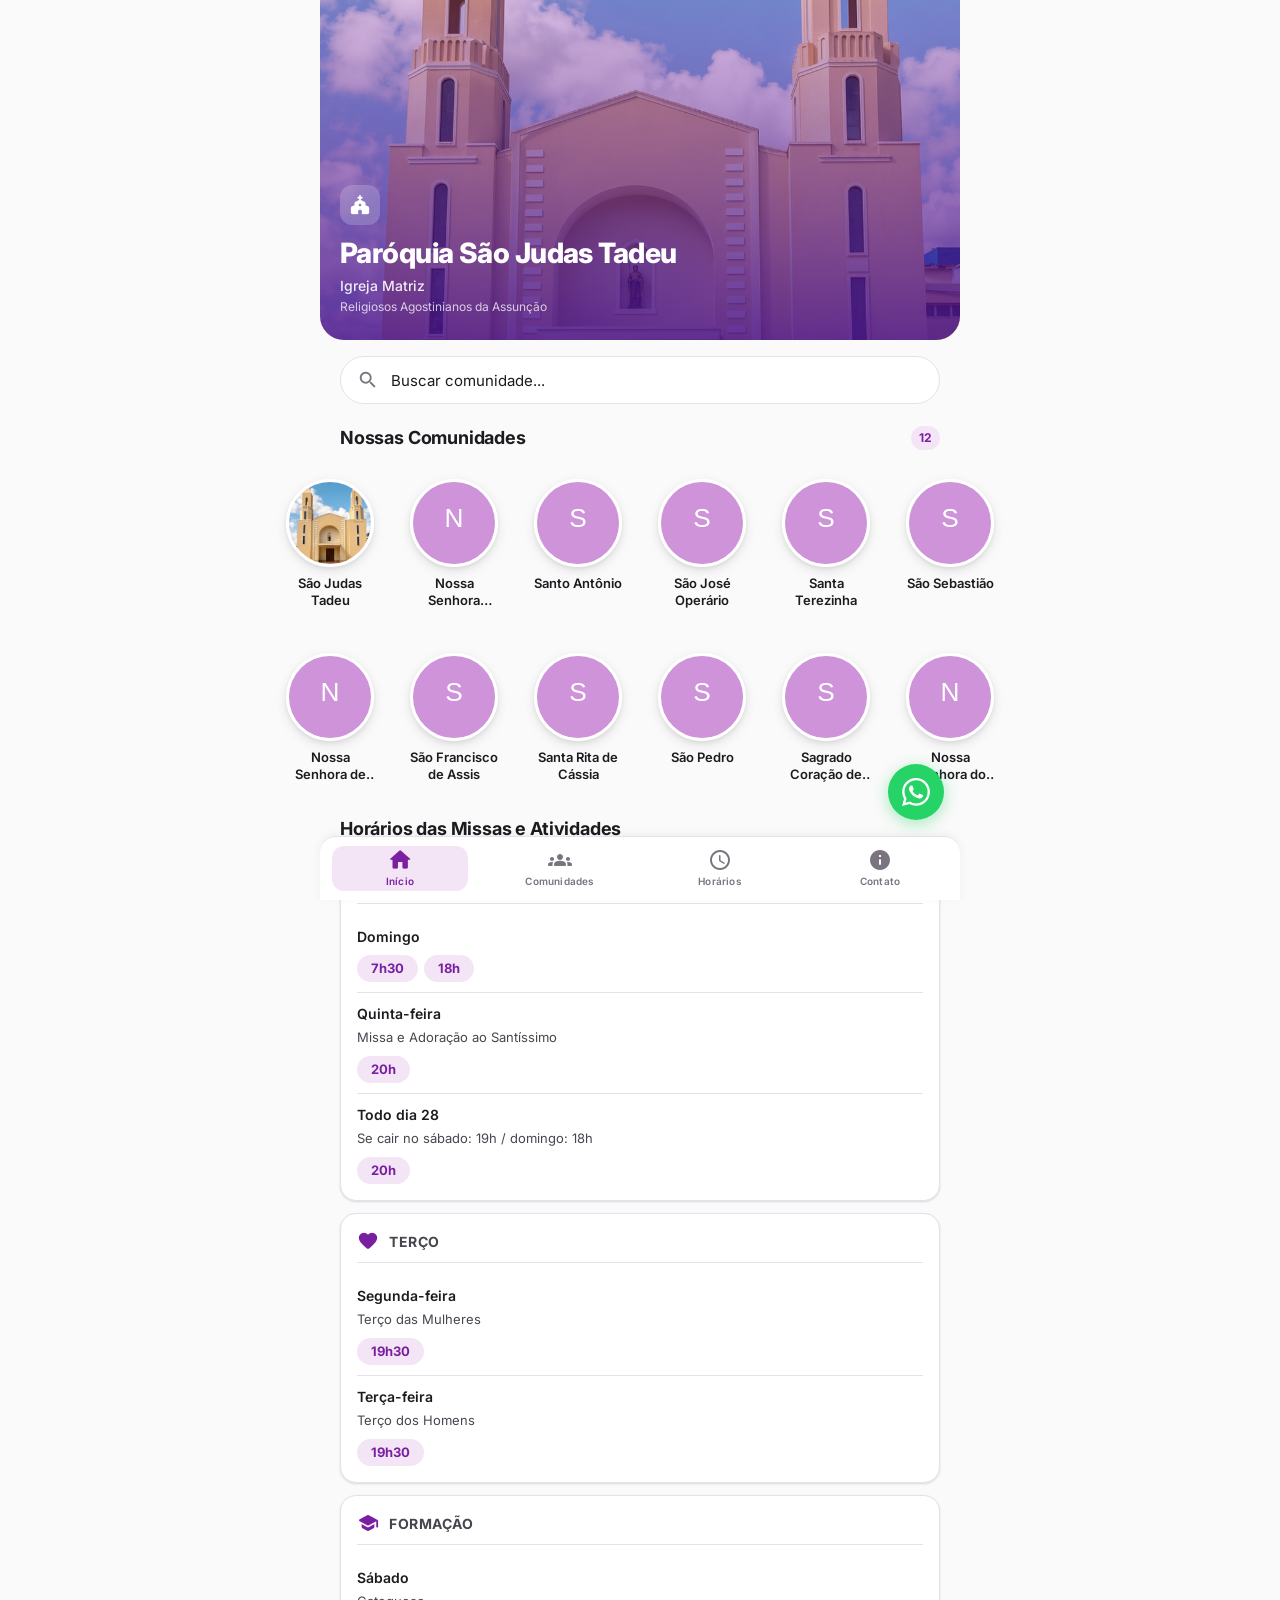
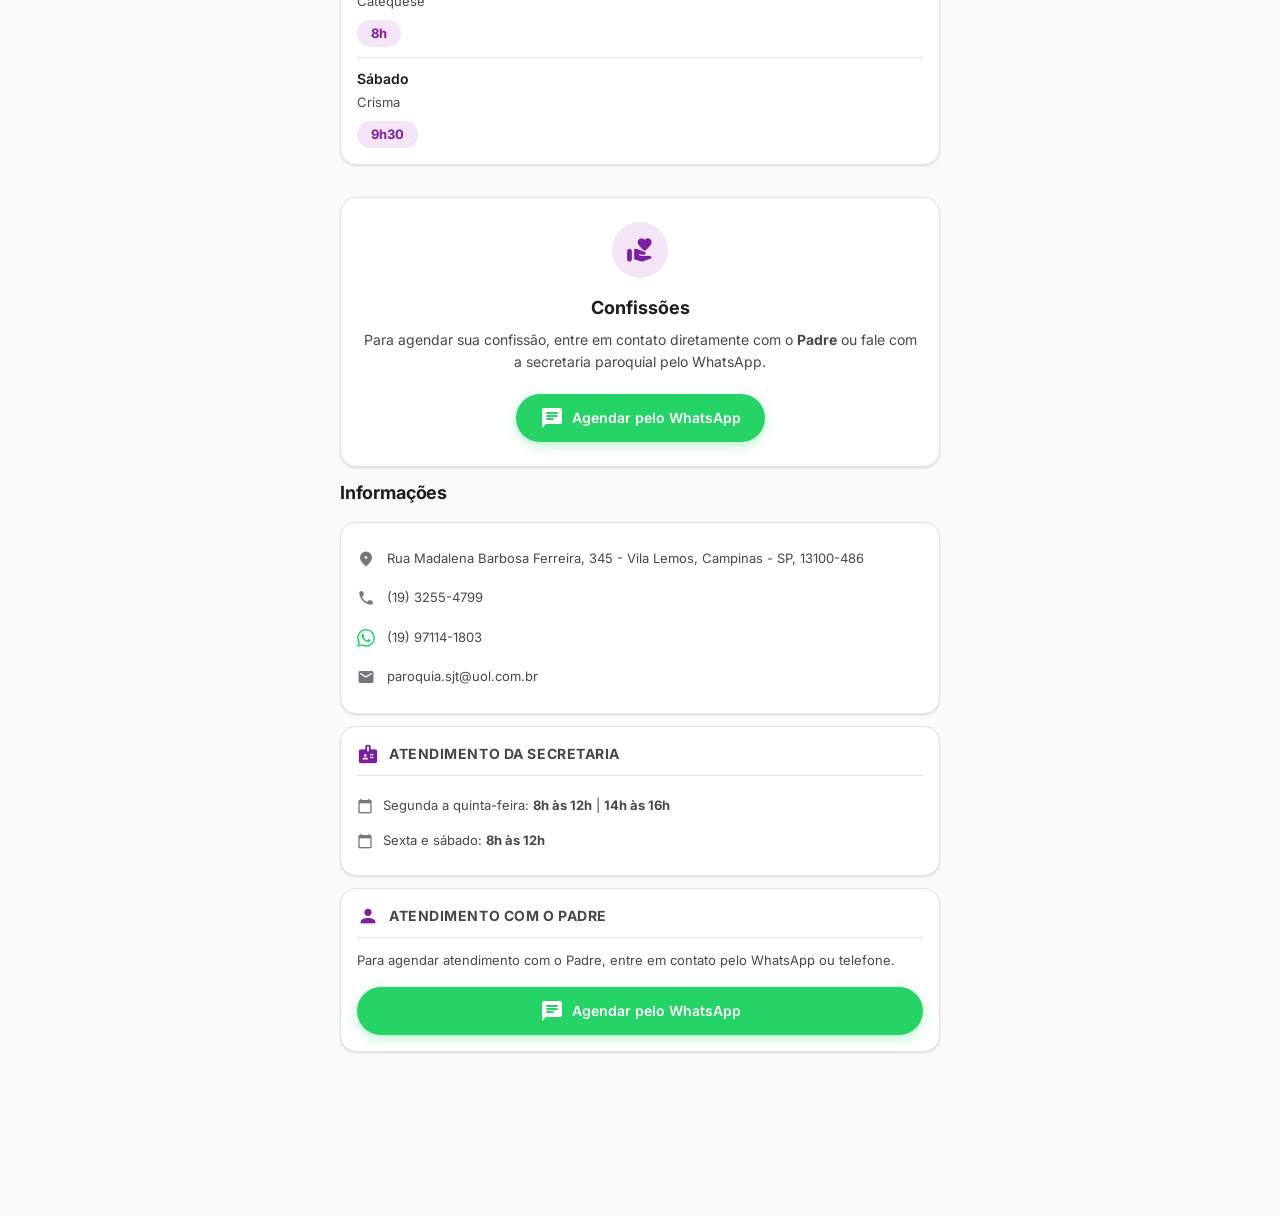
==== commit 3df98d0f: "changing churchs images" ====
--- a/index.html
+++ b/index.html
@@ -23,7 +23,7 @@
     <!-- Hero Section -->
     <header class="hero" id="hero">
       <div class="hero-image">
-        <img src="https://images.unsplash.com/photo-1548625149-fc4a29cf7092?w=800&h=400&fit=crop" alt="Igreja São Judas Tadeu">
+        <img src="./assets/foto_sao_judas_tadeu.png" alt="Igreja São Judas Tadeu">
         <div class="hero-overlay"></div>
       </div>
       <div class="hero-content">
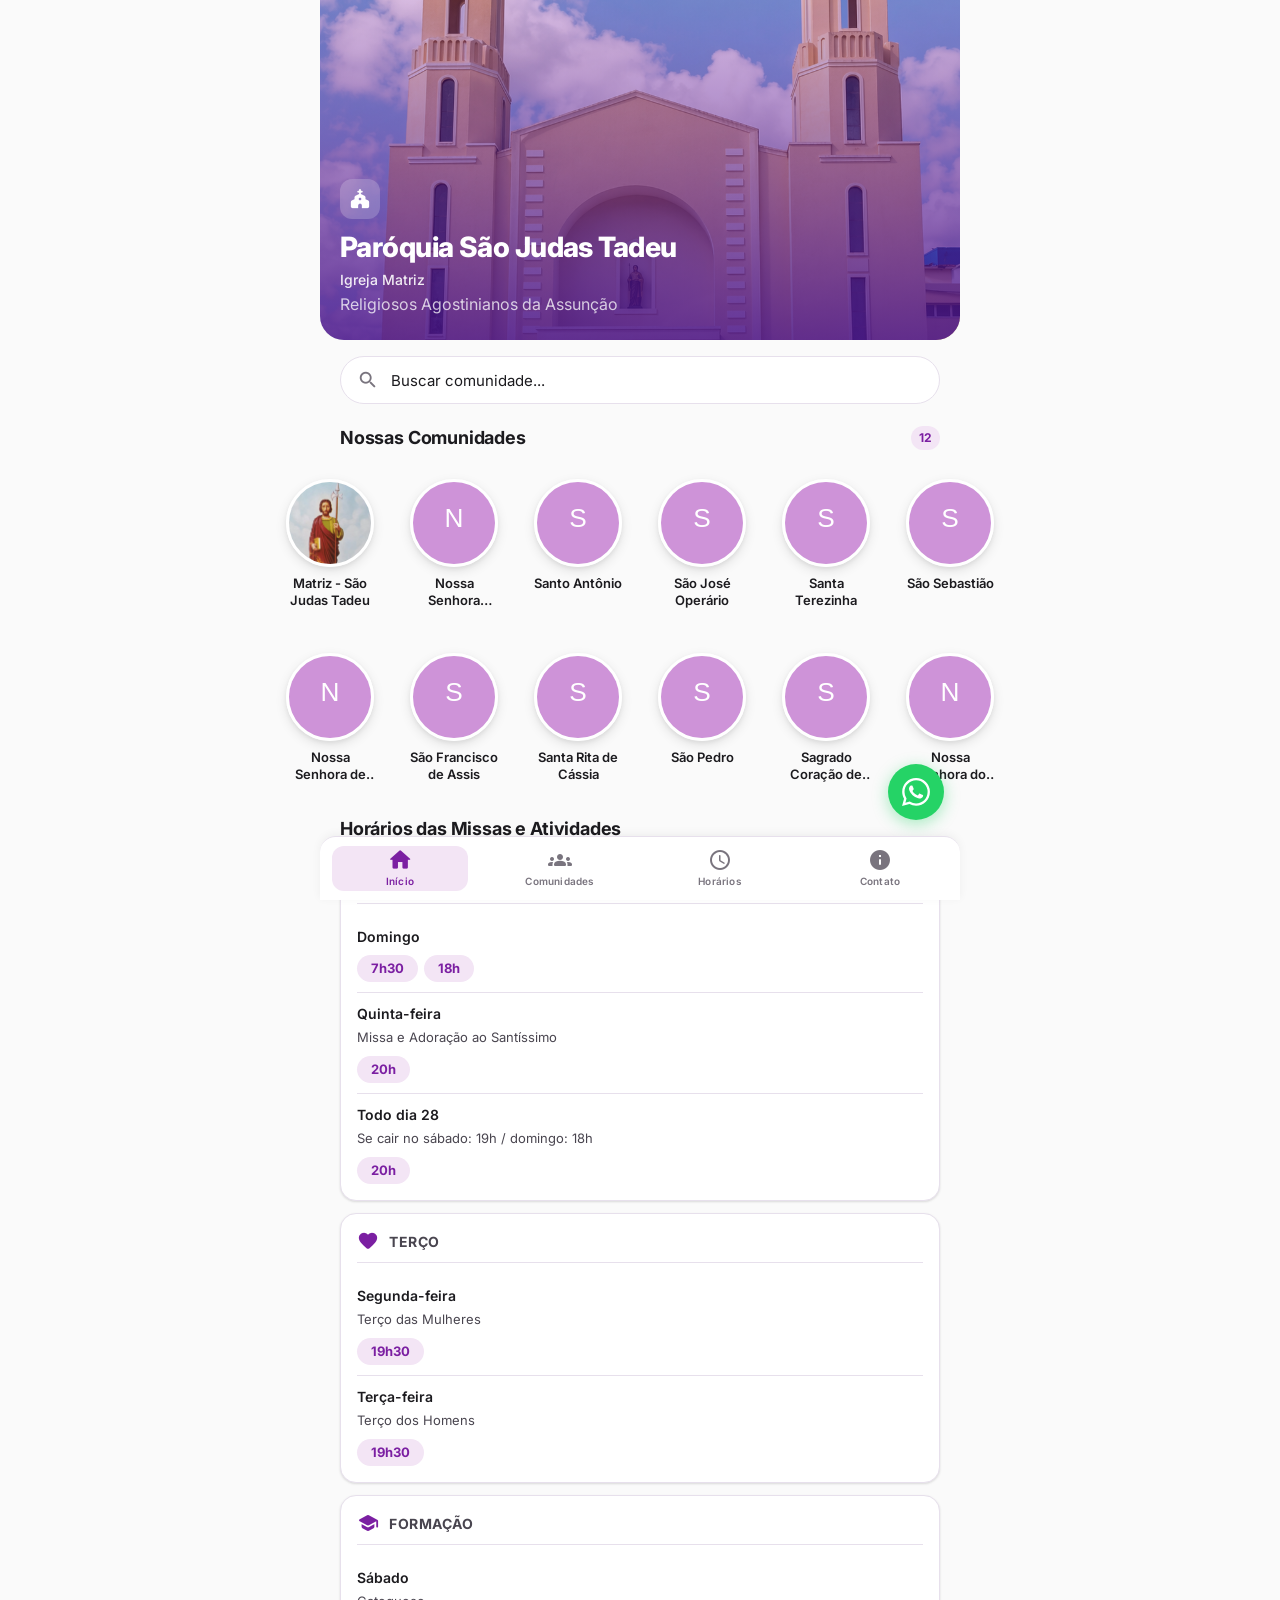
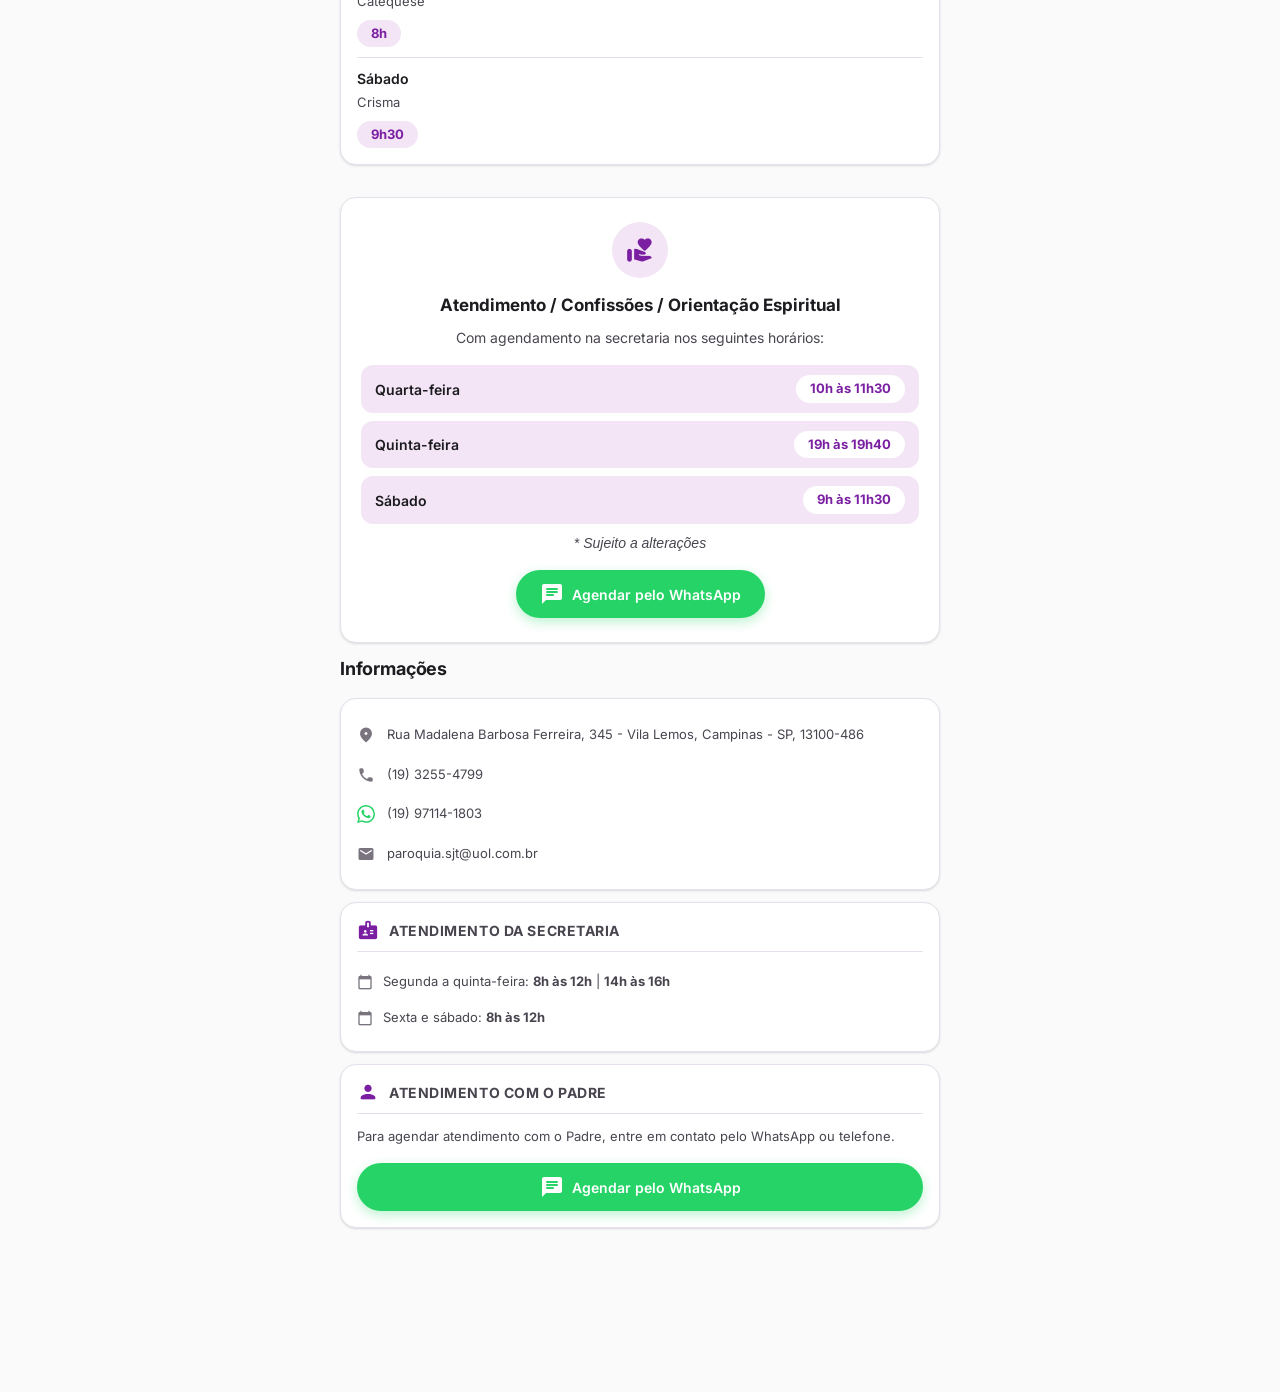
==== commit 9a78b427: "editing data structure" ====
--- a/index.html
+++ b/index.html
@@ -23,7 +23,7 @@
     <!-- Hero Section -->
     <header class="hero" id="hero">
       <div class="hero-image">
-        <img src="./assets/foto_sao_judas_tadeu.png" alt="Igreja São Judas Tadeu">
+        <img src="./assets/igreja_sao_judas_tadeu.png" alt="Igreja São Judas Tadeu">
         <div class="hero-overlay"></div>
       </div>
       <div class="hero-content">
@@ -145,13 +145,28 @@
         <div class="confession-icon-wrap">
           <span class="material-icons-round">volunteer_activism</span>
         </div>
-        <h3>Confissões</h3>
+        <h3>Atendimento / Confissões / Orientação Espiritual</h3>
         <p>
-          Para agendar sua confissão, entre em contato diretamente com o
-          <strong>Padre</strong> ou fale com a secretaria paroquial
-          pelo WhatsApp.
+          Com agendamento na secretaria nos seguintes horários:
         </p>
-        <a href="https://wa.me/5519971141803?text=Ol%C3%A1%2C%20gostaria%20de%20agendar%20uma%20confiss%C3%A3o." class="btn btn-whatsapp confession-btn" target="_blank" rel="noopener">
+        <div class="confession-schedule">
+          <div class="confession-schedule-row">
+            <span class="confession-schedule-day">Quarta-feira</span>
+            <span class="schedule-time-pill">10h às 11h30</span>
+          </div>
+          <div class="confession-schedule-row">
+            <span class="confession-schedule-day">Quinta-feira</span>
+            <span class="schedule-time-pill">19h às 19h40</span>
+          </div>
+          <div class="confession-schedule-row">
+            <span class="confession-schedule-day">Sábado</span>
+            <span class="schedule-time-pill">9h às 11h30</span>
+          </div>
+        </div>
+        <p class="confession-note">
+          <em>* Sujeito a alterações</em>
+        </p>
+        <a href="https://wa.me/5519971141803?text=Ol%C3%A1%2C%20gostaria%20de%20agendar%20um%20atendimento." class="btn btn-whatsapp confession-btn" target="_blank" rel="noopener">
           <span class="material-icons-round">chat</span>
           Agendar pelo WhatsApp
         </a>
--- a/css/style.css
+++ b/css/style.css
@@ -187,7 +187,7 @@
 }
 
 .hero-congregation {
-  font-size: 0.75rem;
+  font-size: 1rem;
   font-weight: 400;
   opacity: 0.75;
   margin-top: 2px;
@@ -497,17 +497,55 @@
 }
 
 .confession-card h3 {
-  font-size: 1.125rem;
+  font-size: 1.0625rem;
   font-weight: 700;
-  margin-bottom: 8px;
+  margin-bottom: 10px;
   color: var(--on-surface);
+  line-height: 1.35;
 }
 
 .confession-card p {
   font-size: 0.875rem;
   color: var(--on-surface-secondary);
   line-height: 1.6;
-  margin-bottom: 20px;
+  margin-bottom: 16px;
+}
+
+.confession-schedule {
+  display: flex;
+  flex-direction: column;
+  gap: 8px;
+  margin-bottom: 12px;
+  text-align: left;
+}
+
+.confession-schedule-row {
+  display: flex;
+  align-items: center;
+  justify-content: space-between;
+  gap: 12px;
+  padding: 10px 14px;
+  background: var(--primary-surface);
+  border-radius: var(--radius-md);
+}
+
+.confession-schedule-day {
+  font-size: 0.875rem;
+  font-weight: 600;
+  color: var(--on-surface);
+}
+
+.confession-schedule .schedule-time-pill {
+  background: var(--surface);
+  font-size: 0.8125rem;
+  white-space: nowrap;
+}
+
+.confession-note {
+  font-size: 0.75rem;
+  color: var(--on-surface-tertiary);
+  margin-bottom: 18px;
+  margin-top: -4px;
 }
 
 .confession-btn {
@@ -868,6 +906,32 @@
   }
 }
 
+.detail-cover {
+  position: relative;
+  width: 100%;
+  height: 220px;
+  overflow: hidden;
+  background: var(--primary-surface);
+}
+
+.detail-cover-img {
+  width: 100%;
+  height: 100%;
+  object-fit: cover;
+  object-position: center;
+  display: block;
+}
+
+.detail-cover-overlay {
+  position: absolute;
+  left: 0;
+  right: 0;
+  bottom: 0;
+  height: 60%;
+  background: linear-gradient(to bottom, rgba(0, 0, 0, 0) 0%, rgba(0, 0, 0, 0.25) 100%);
+  pointer-events: none;
+}
+
 .detail-header {
   display: flex;
   flex-direction: column;
@@ -875,6 +939,14 @@
   text-align: center;
   padding: 32px 20px 24px;
   background: linear-gradient(to bottom, var(--primary-surface) 0%, var(--background) 100%);
+}
+
+.detail-header-with-cover {
+  padding-top: 0;
+  margin-top: -56px;
+  background: linear-gradient(to bottom, rgba(243, 229, 245, 0) 0%, var(--primary-surface) 56px, var(--background) 100%);
+  position: relative;
+  z-index: 1;
 }
 
 .detail-avatar-wrap {
@@ -889,6 +961,12 @@
   object-fit: cover;
   border: 4px solid var(--surface);
   box-shadow: var(--shadow-lg);
+  background: var(--surface);
+}
+
+.detail-header-with-cover .detail-avatar {
+  width: 112px;
+  height: 112px;
 }
 
 .detail-name {
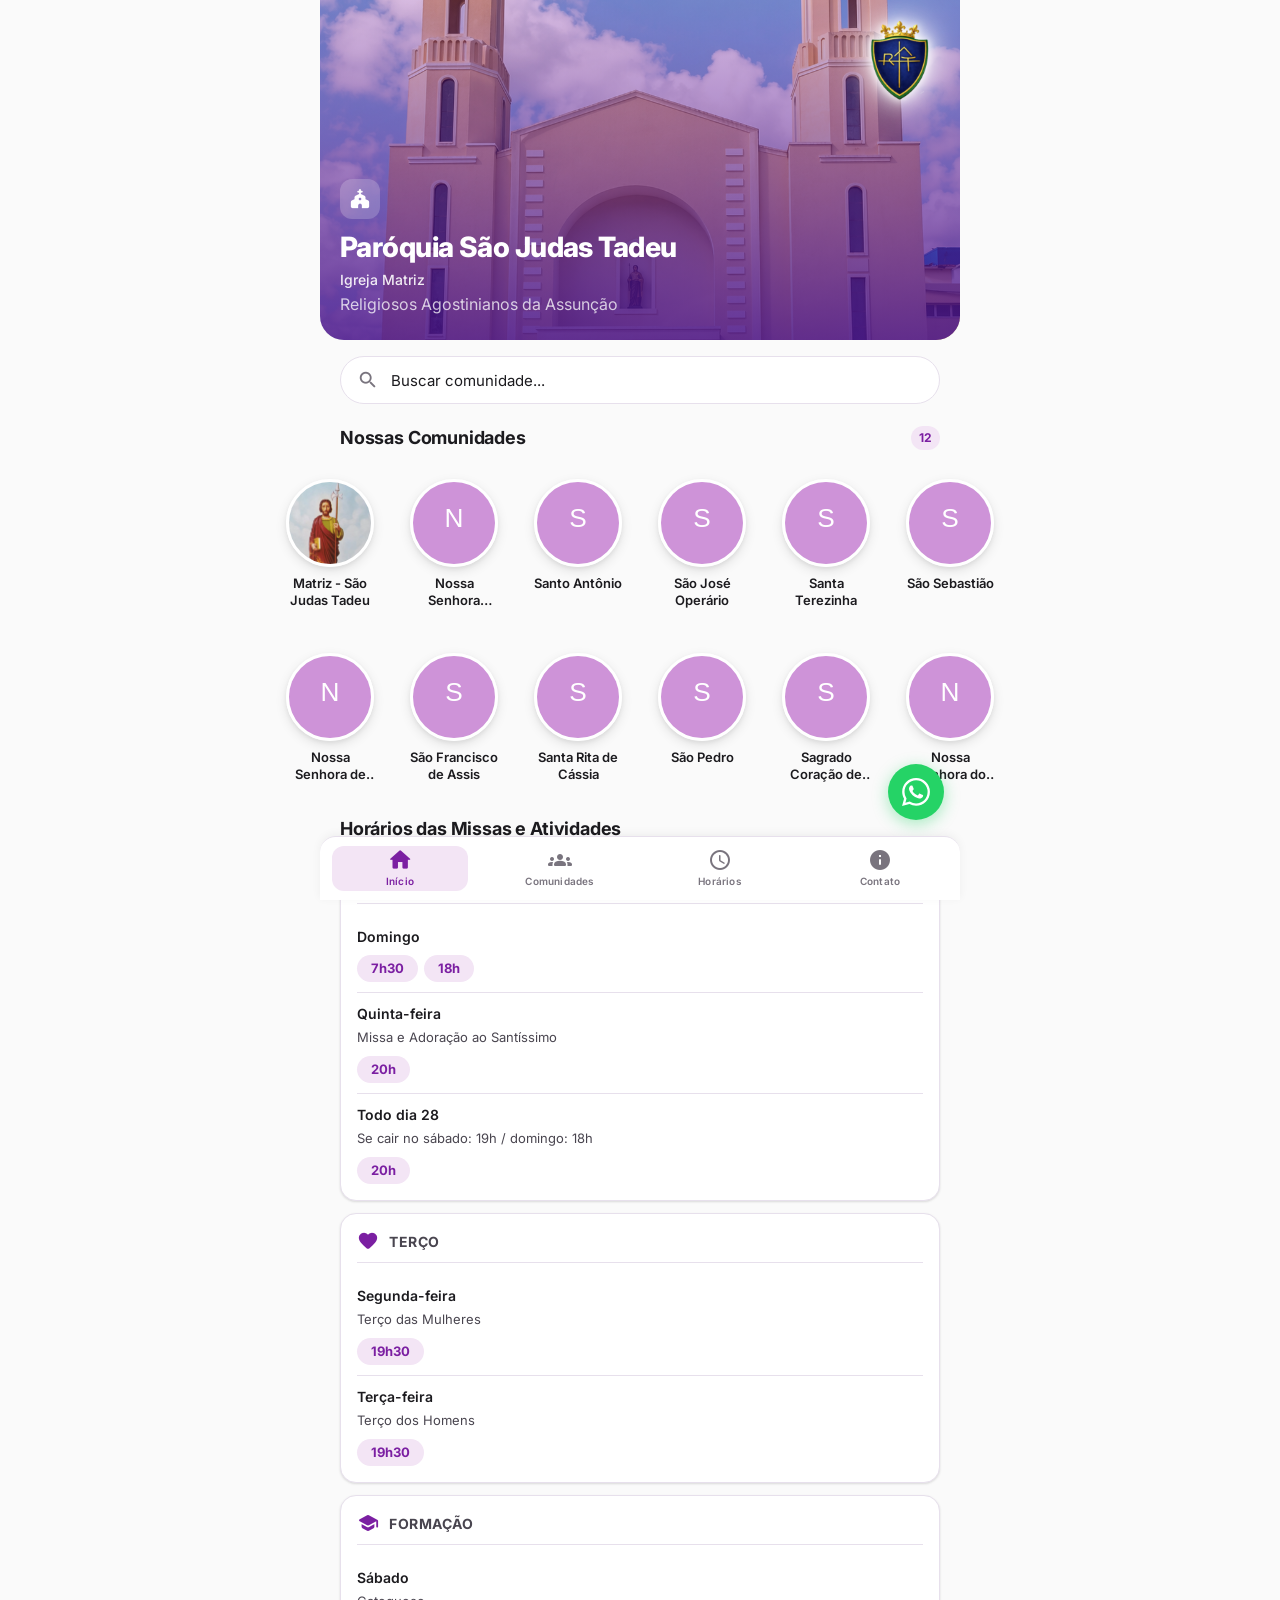
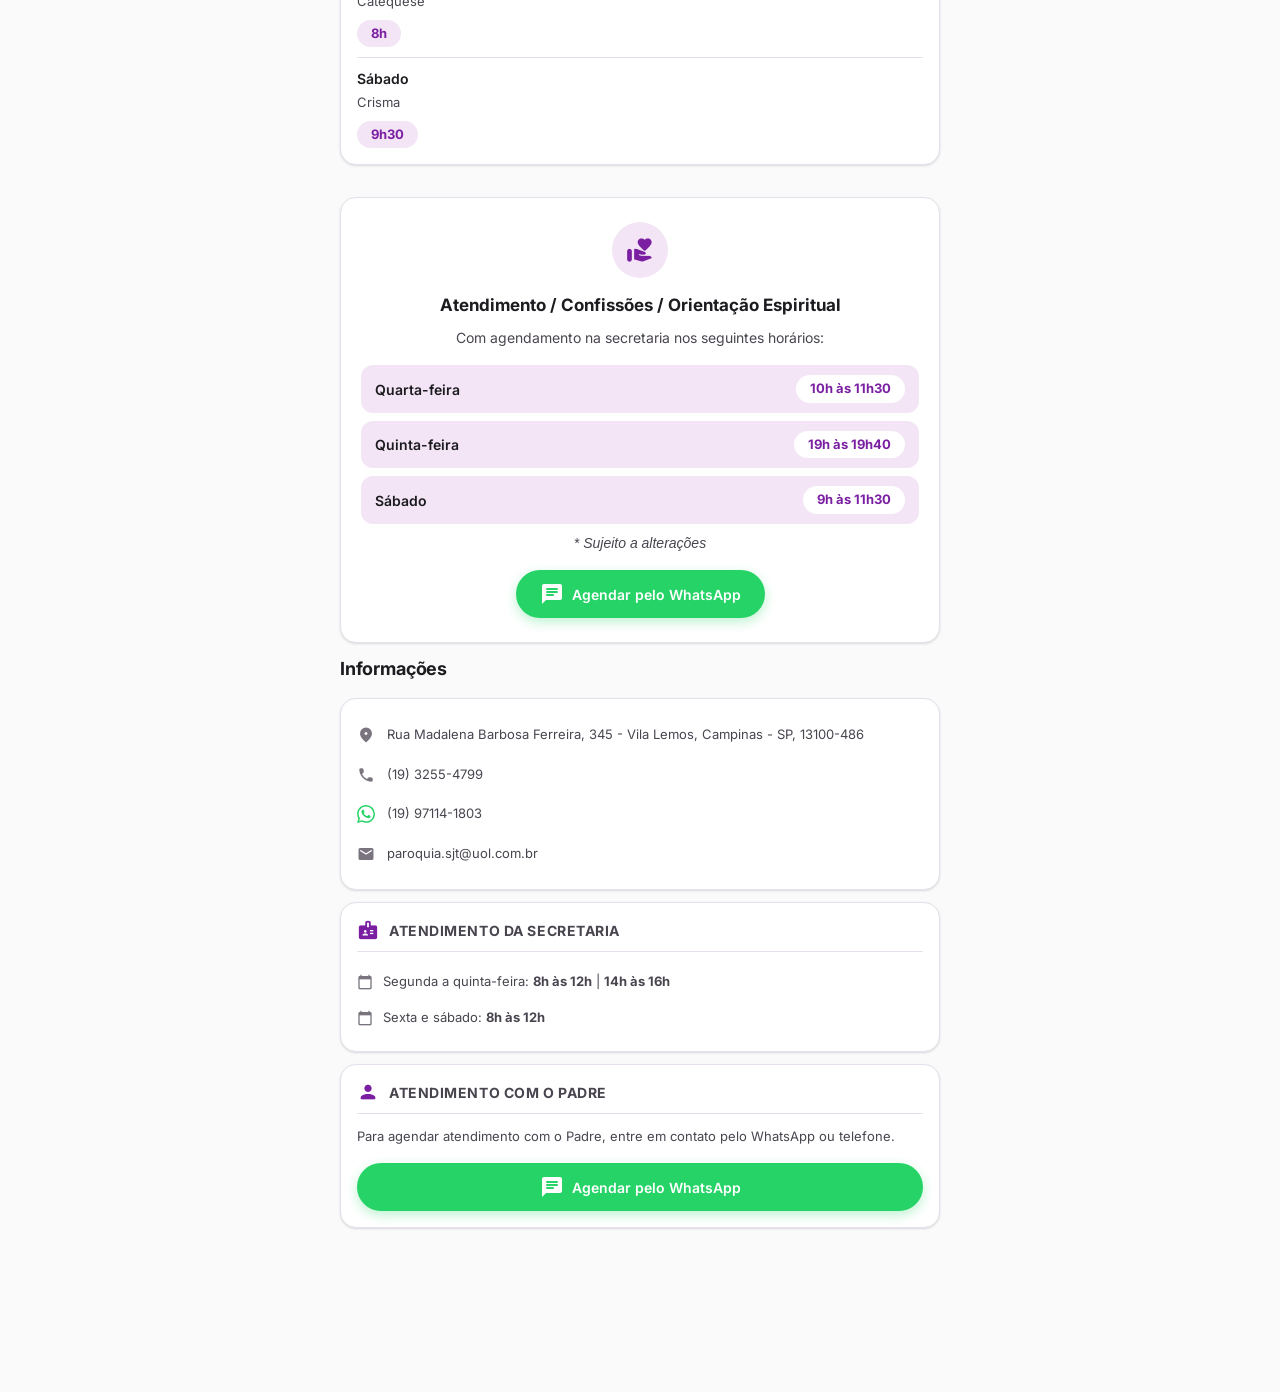
==== commit a121f28f: "adding a new logo" ====
--- a/index.html
+++ b/index.html
@@ -26,6 +26,7 @@
         <img src="./assets/igreja_sao_judas_tadeu.png" alt="Igreja São Judas Tadeu">
         <div class="hero-overlay"></div>
       </div>
+      <img src="./assets/logo_agostinianos.png" alt="Religiosos Agostinianos da Assunção" class="hero-logo">
       <div class="hero-content">
         <div class="hero-badge">
           <span class="material-icons-round">church</span>
--- a/css/style.css
+++ b/css/style.css
@@ -145,6 +145,22 @@
   );
 }
 
+.hero-logo {
+  position: absolute;
+  top: 16px;
+  right: 16px;
+  width: 90px;
+  height: 90px;
+  object-fit: contain;
+  z-index: 2;
+  filter:
+    drop-shadow(0 0 4px rgba(255, 255, 255, 1))
+    drop-shadow(0 0 10px rgba(255, 255, 255, 0.95))
+    drop-shadow(0 0 22px rgba(255, 255, 255, 0.7));
+  pointer-events: none;
+  user-select: none;
+}
+
 .hero-content {
   position: absolute;
   bottom: 0;
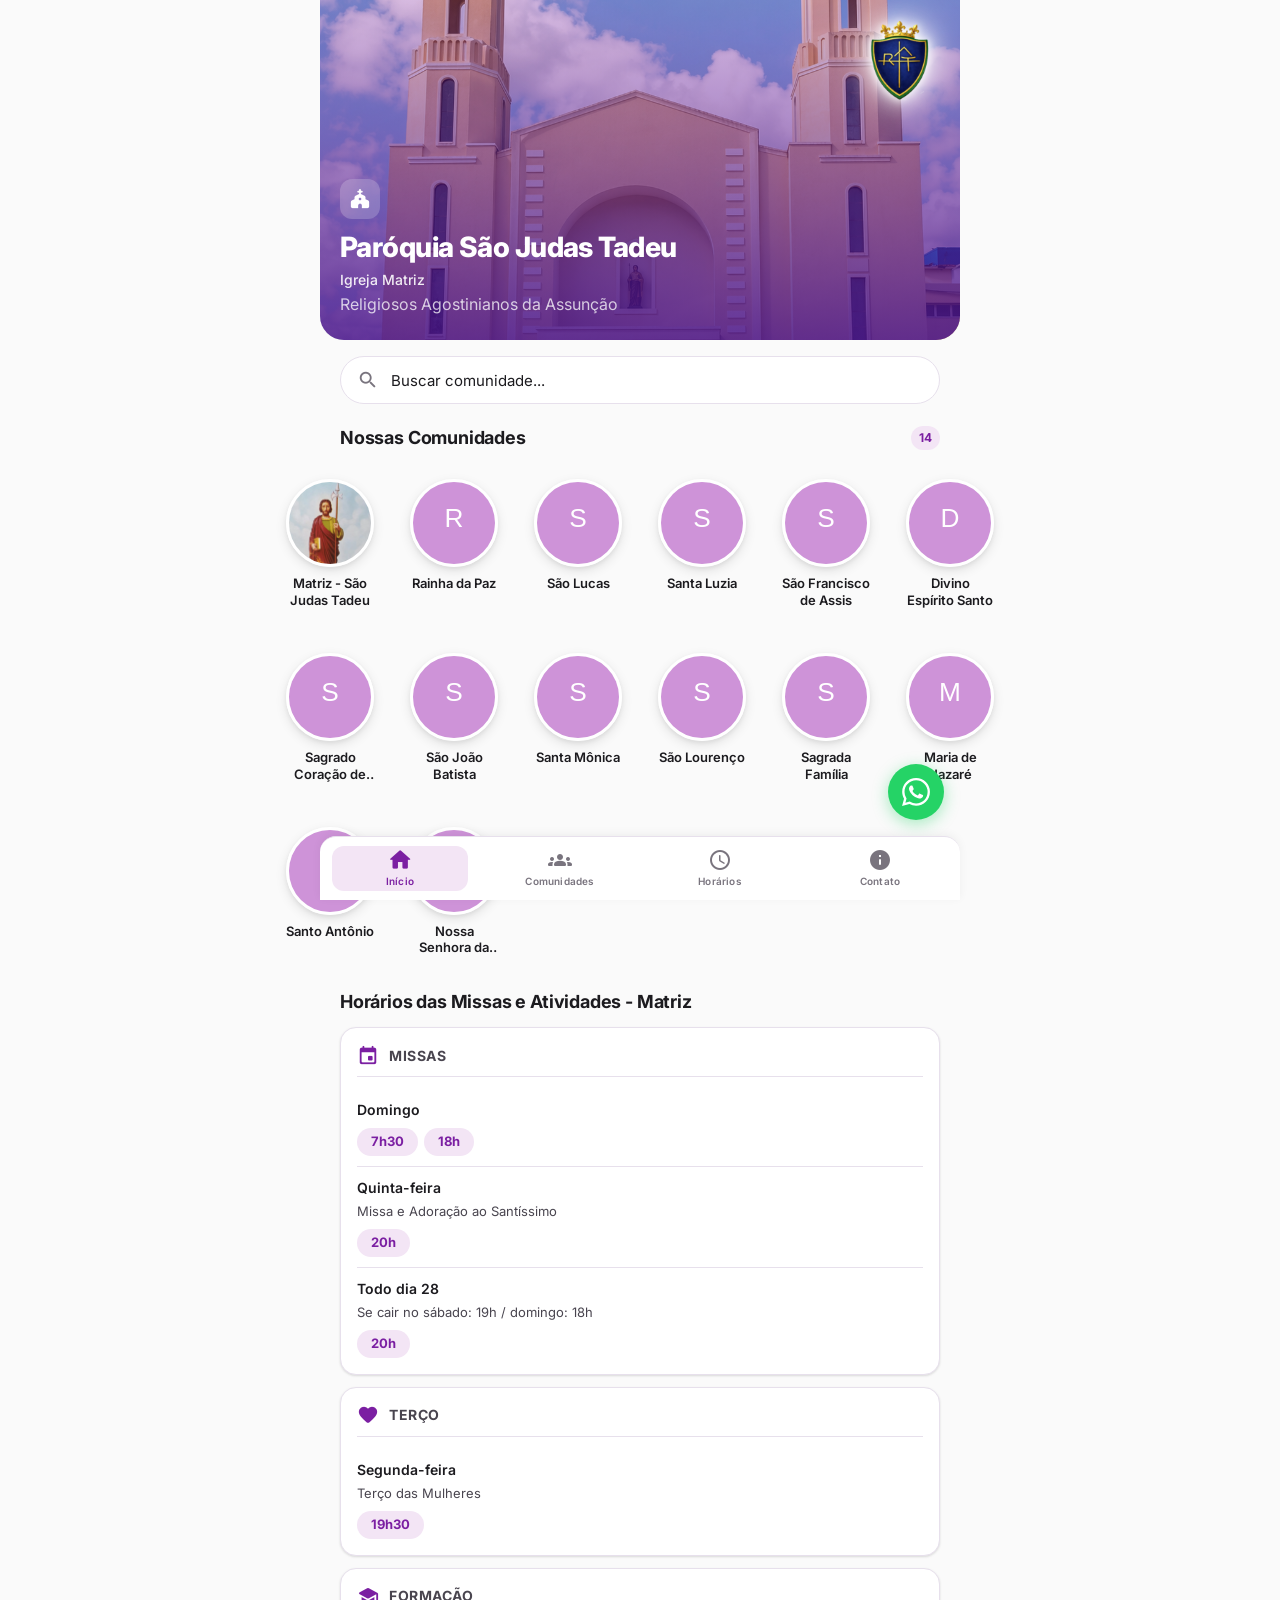
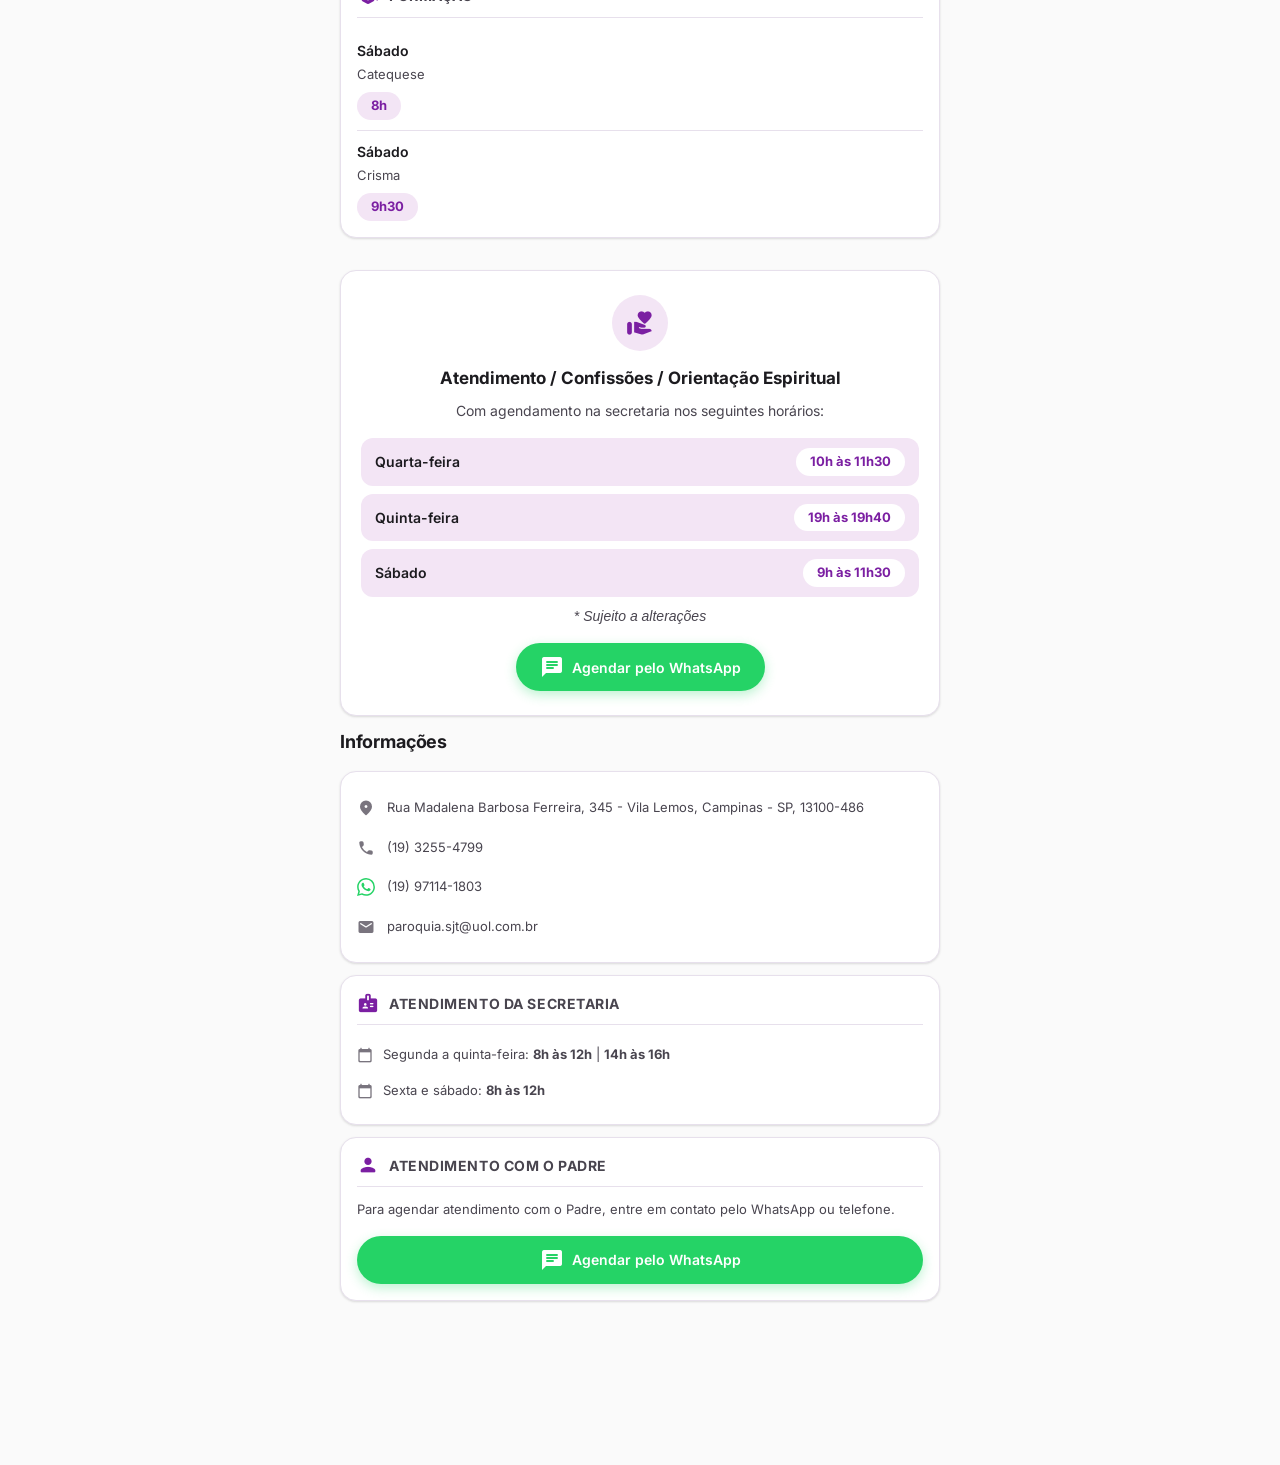
==== commit c4a63b99: "updating with real data" ====
--- a/index.html
+++ b/index.html
@@ -66,7 +66,7 @@
     <!-- Mass Schedule Section -->
     <section class="section schedule-section" id="horarios">
       <div class="section-header">
-        <h2>Horários das Missas e Atividades</h2>
+        <h2>Horários das Missas e Atividades - Matriz</h2>
       </div>
 
       <div class="card schedule-card">
@@ -105,13 +105,6 @@
         <div class="schedule-item">
           <div class="schedule-day">Segunda-feira</div>
           <div class="schedule-detail">Terço das Mulheres</div>
-          <div class="schedule-times">
-            <span class="schedule-time-pill">19h30</span>
-          </div>
-        </div>
-        <div class="schedule-item">
-          <div class="schedule-day">Terça-feira</div>
-          <div class="schedule-detail">Terço dos Homens</div>
           <div class="schedule-times">
             <span class="schedule-time-pill">19h30</span>
           </div>
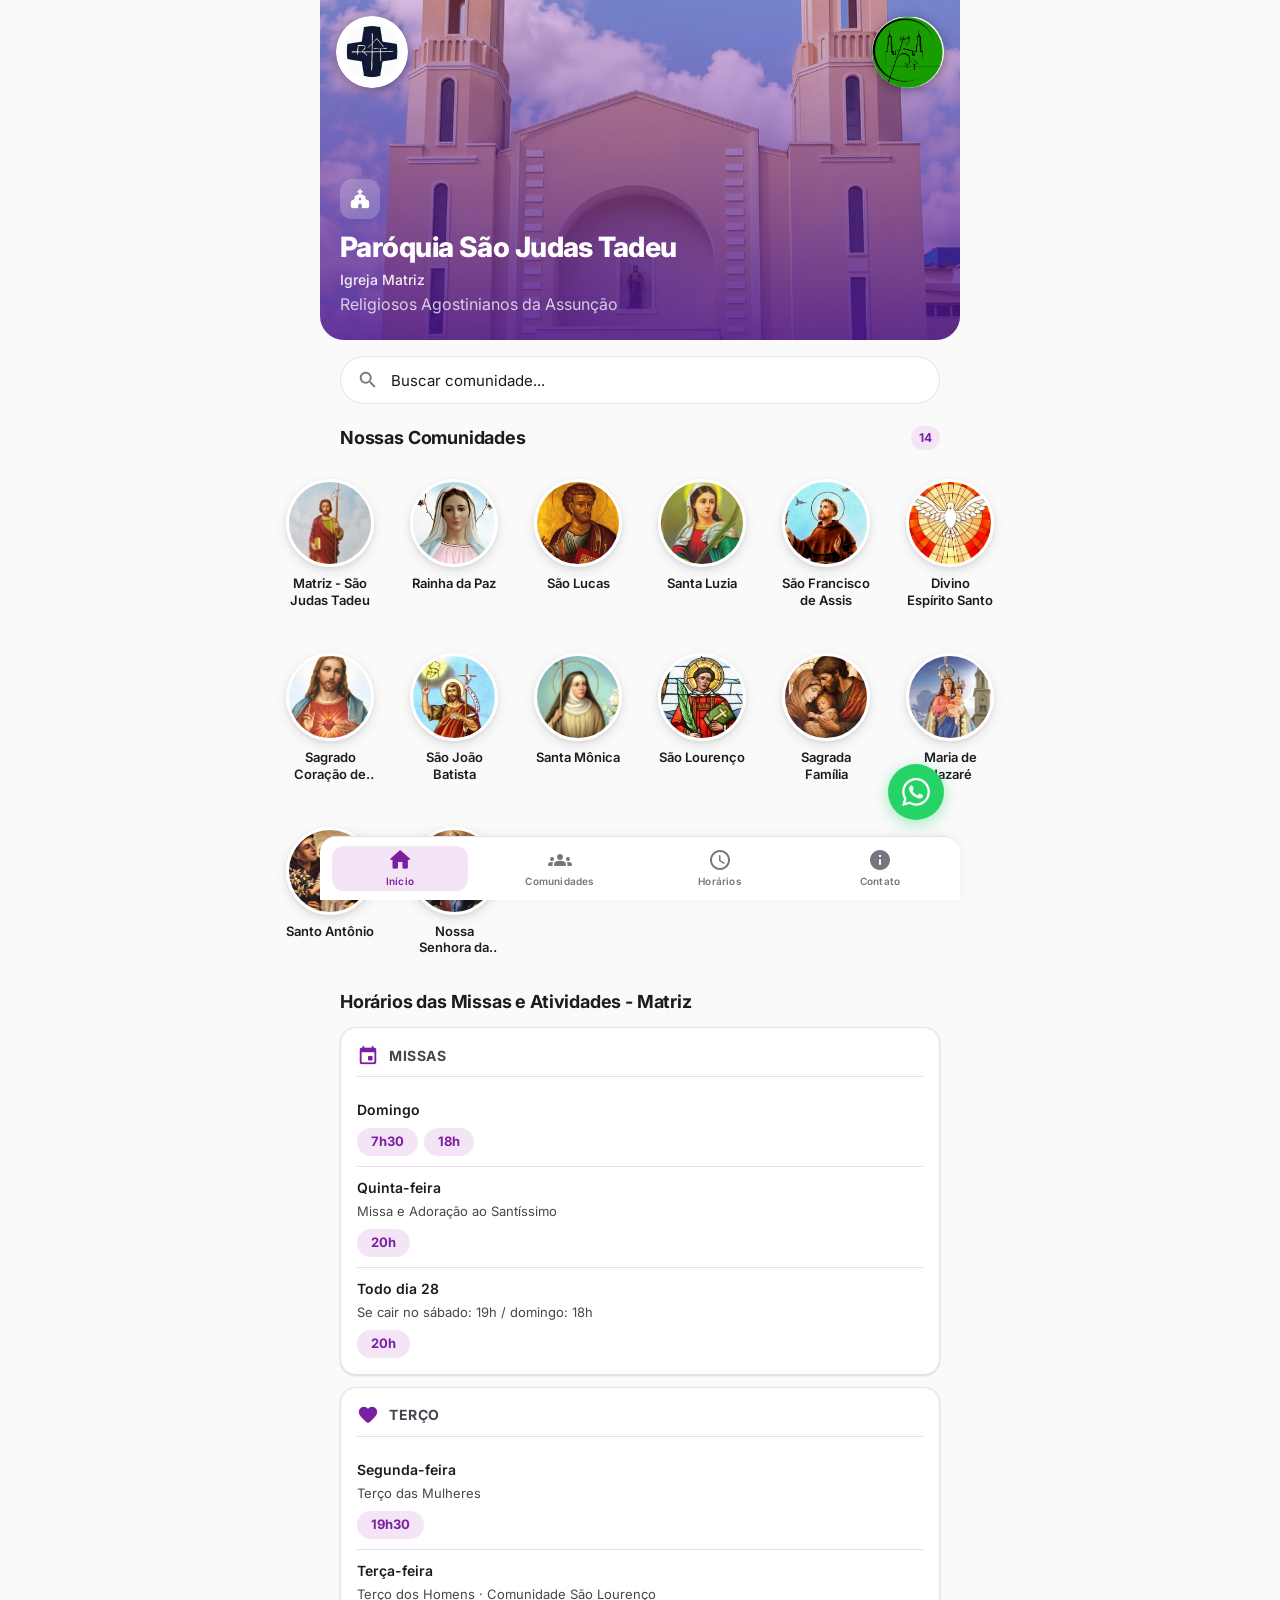
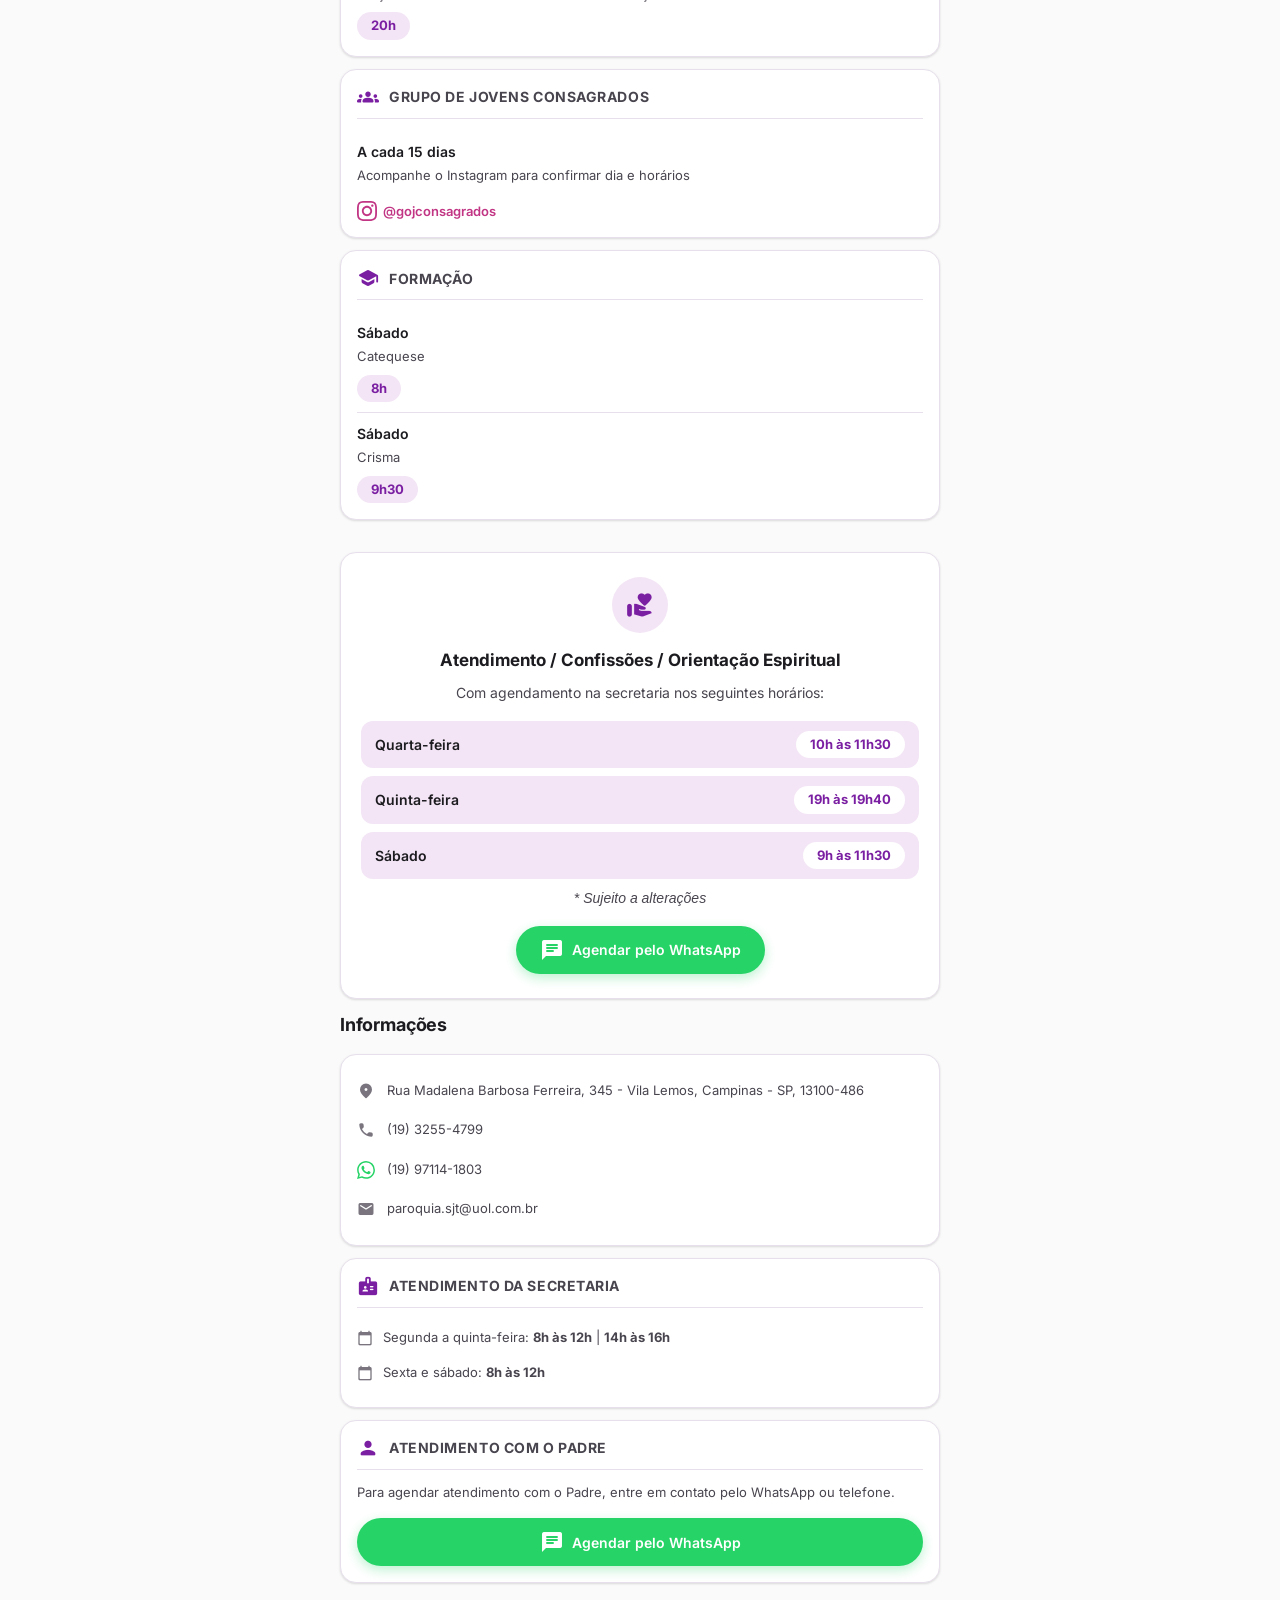
==== commit a769db8d: "adding new informations" ====
--- a/index.html
+++ b/index.html
@@ -26,7 +26,8 @@
         <img src="./assets/igreja_sao_judas_tadeu.png" alt="Igreja São Judas Tadeu">
         <div class="hero-overlay"></div>
       </div>
-      <img src="./assets/logo_agostinianos.png" alt="Religiosos Agostinianos da Assunção" class="hero-logo">
+      <img src="./assets/received_data/logo_agostinianos.png" alt="Religiosos Agostinianos da Assunção" class="hero-logo hero-logo--agostinianos">
+      <img src="./assets/received_data/logo_paroquia.jpeg" alt="Paróquia São Judas Tadeu" class="hero-logo hero-logo--paroquia">
       <div class="hero-content">
         <div class="hero-badge">
           <span class="material-icons-round">church</span>
@@ -109,6 +110,30 @@
             <span class="schedule-time-pill">19h30</span>
           </div>
         </div>
+        <div class="schedule-item">
+          <div class="schedule-day">Terça-feira</div>
+          <div class="schedule-detail">Terço dos Homens · Comunidade São Lourenço</div>
+          <div class="schedule-times">
+            <span class="schedule-time-pill">20h</span>
+          </div>
+        </div>
+      </div>
+
+      <div class="card schedule-card">
+        <div class="schedule-card-header">
+          <span class="material-icons-round schedule-card-icon">groups</span>
+          <h3>Grupo de Jovens Consagrados</h3>
+        </div>
+        <div class="schedule-item">
+          <div class="schedule-day">A cada 15 dias</div>
+          <div class="schedule-detail">Acompanhe o Instagram para confirmar dia e horários</div>
+          <a href="https://www.instagram.com/gojconsagrados?igsh=ejJuNzV5dDkxZjVq" class="schedule-instagram-link" target="_blank" rel="noopener noreferrer" aria-label="Instagram do Grupo de Jovens Consagrados">
+            <svg viewBox="0 0 24 24" width="20" height="20" aria-hidden="true">
+              <path fill="currentColor" d="M12 2.163c3.204 0 3.584.012 4.85.07 3.252.148 4.771 1.691 4.919 4.919.058 1.265.069 1.645.069 4.849 0 3.205-.012 3.584-.069 4.849-.149 3.225-1.664 4.771-4.919 4.919-1.266.058-1.644.07-4.85.07-3.204 0-3.584-.012-4.849-.07-3.26-.149-4.771-1.699-4.919-4.92-.058-1.265-.07-1.644-.07-4.849 0-3.204.013-3.583.07-4.849.149-3.227 1.664-4.771 4.919-4.919 1.266-.057 1.645-.069 4.849-.069zm0-2.163c-3.259 0-3.667.014-4.947.072-4.358.2-6.78 2.618-6.98 6.98-.059 1.281-.073 1.689-.073 4.948 0 3.259.014 3.668.072 4.948.2 4.358 2.618 6.78 6.98 6.98 1.281.058 1.689.072 4.948.072 3.259 0 3.668-.014 4.948-.072 4.354-.2 6.782-2.618 6.979-6.98.059-1.28.073-1.689.073-4.948 0-3.259-.014-3.667-.072-4.947-.196-4.354-2.617-6.78-6.979-6.98-1.281-.059-1.69-.073-4.949-.073zm0 5.838c-3.403 0-6.162 2.759-6.162 6.162s2.759 6.163 6.162 6.163 6.162-2.759 6.162-6.163c0-3.403-2.759-6.162-6.162-6.162zm0 10.162c-2.209 0-4-1.79-4-4 0-2.209 1.791-4 4-4s4 1.791 4 4c0 2.21-1.791 4-4 4zm6.406-11.845c-.796 0-1.441.645-1.441 1.44s.645 1.44 1.441 1.44c.795 0 1.439-.645 1.439-1.44s-.644-1.44-1.439-1.44z"/>
+            </svg>
+            @gojconsagrados
+          </a>
+        </div>
       </div>
 
       <div class="card schedule-card">
--- a/css/style.css
+++ b/css/style.css
@@ -148,17 +148,22 @@
 .hero-logo {
   position: absolute;
   top: 16px;
-  right: 16px;
-  width: 90px;
-  height: 90px;
+  width: 72px;
+  height: 72px;
   object-fit: contain;
   z-index: 2;
-  filter:
-    drop-shadow(0 0 4px rgba(255, 255, 255, 1))
-    drop-shadow(0 0 10px rgba(255, 255, 255, 0.95))
-    drop-shadow(0 0 22px rgba(255, 255, 255, 0.7));
+  border-radius: 50%;
+  box-shadow: 0 2px 12px rgba(0, 0, 0, 0.35);
   pointer-events: none;
   user-select: none;
+}
+
+.hero-logo--agostinianos {
+  left: 16px;
+}
+
+.hero-logo--paroquia {
+  right: 16px;
 }
 
 .hero-content {
@@ -215,10 +220,6 @@
 
 .search-section {
   padding: 16px 20px 0;
-  position: sticky;
-  top: 0;
-  z-index: 100;
-  background: var(--background);
 }
 
 .search-container {
@@ -485,6 +486,21 @@
   background: var(--primary-surface);
   padding: 4px 14px;
   border-radius: 100px;
+}
+
+.schedule-instagram-link {
+  display: inline-flex;
+  align-items: center;
+  gap: 6px;
+  margin-top: 8px;
+  font-size: 0.8125rem;
+  font-weight: 600;
+  color: #C13584;
+  text-decoration: none;
+}
+
+.schedule-instagram-link:hover {
+  text-decoration: underline;
 }
 
 /* ========================================
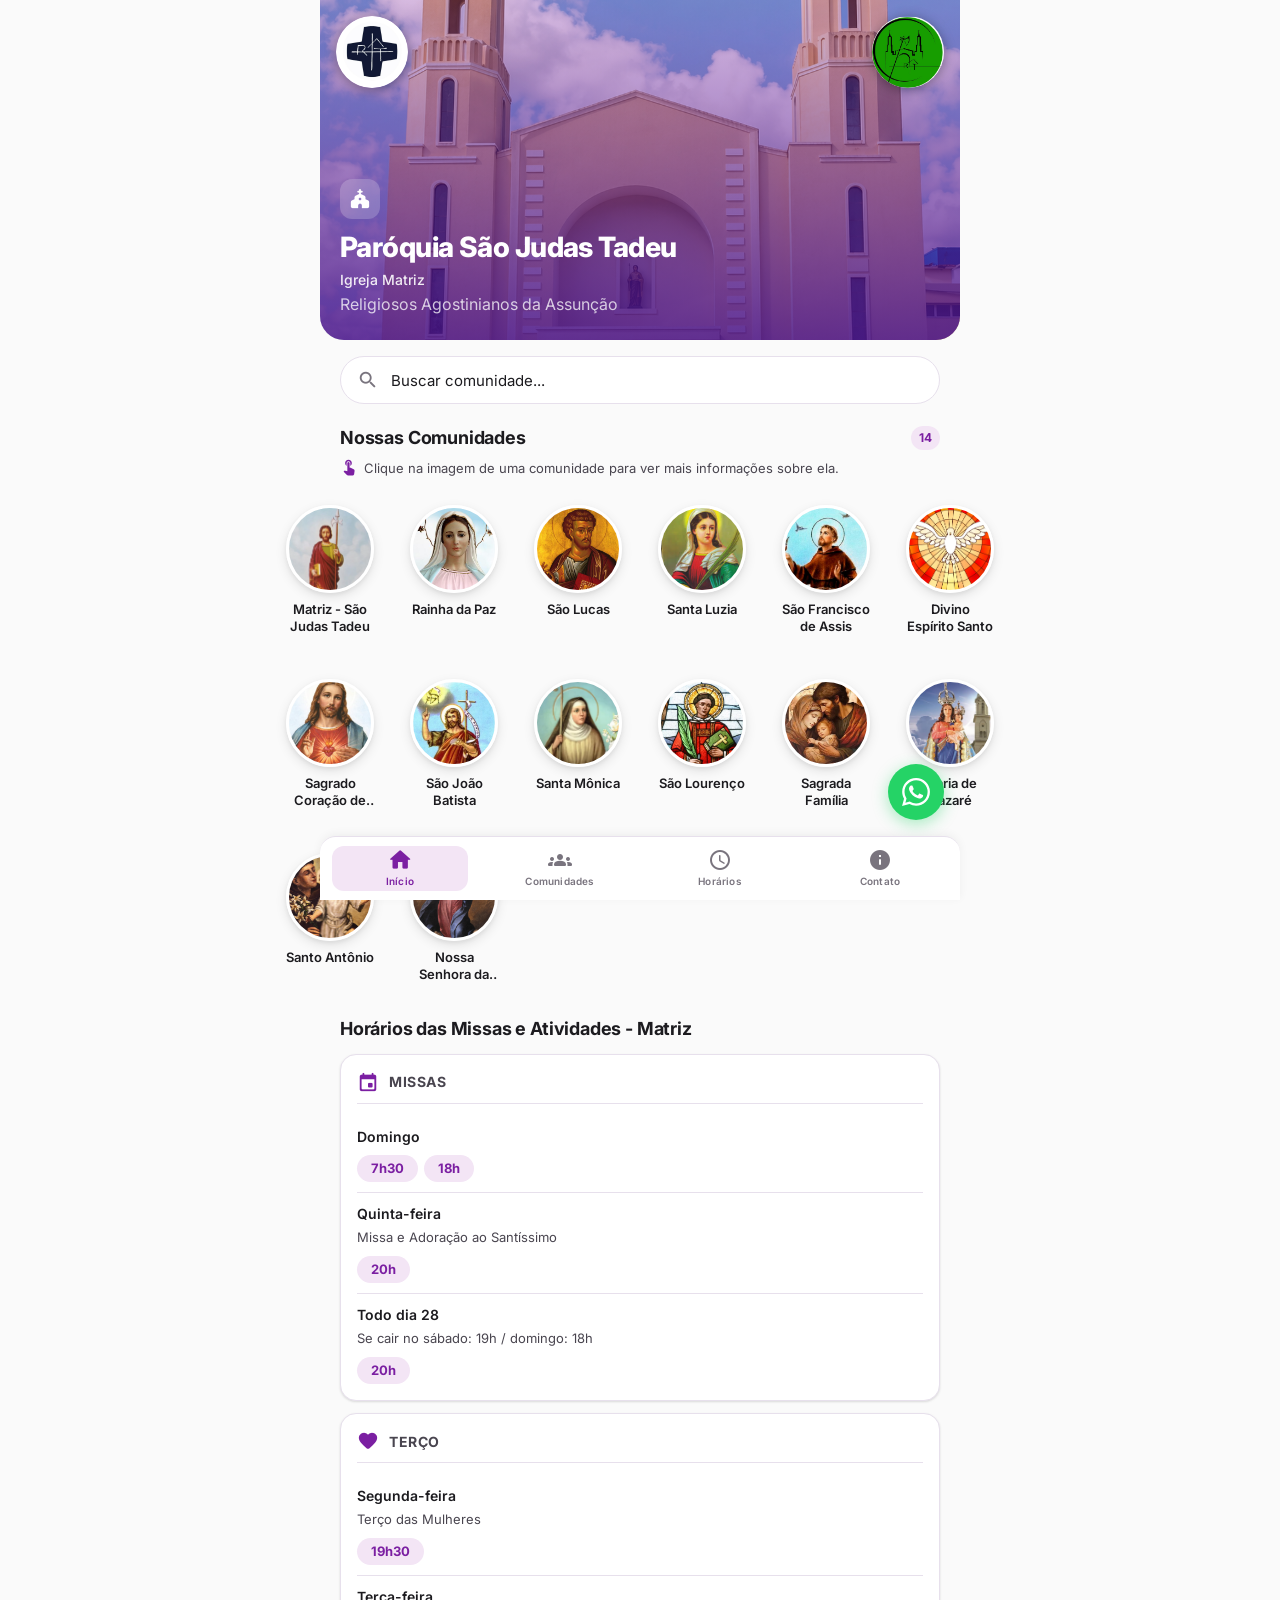
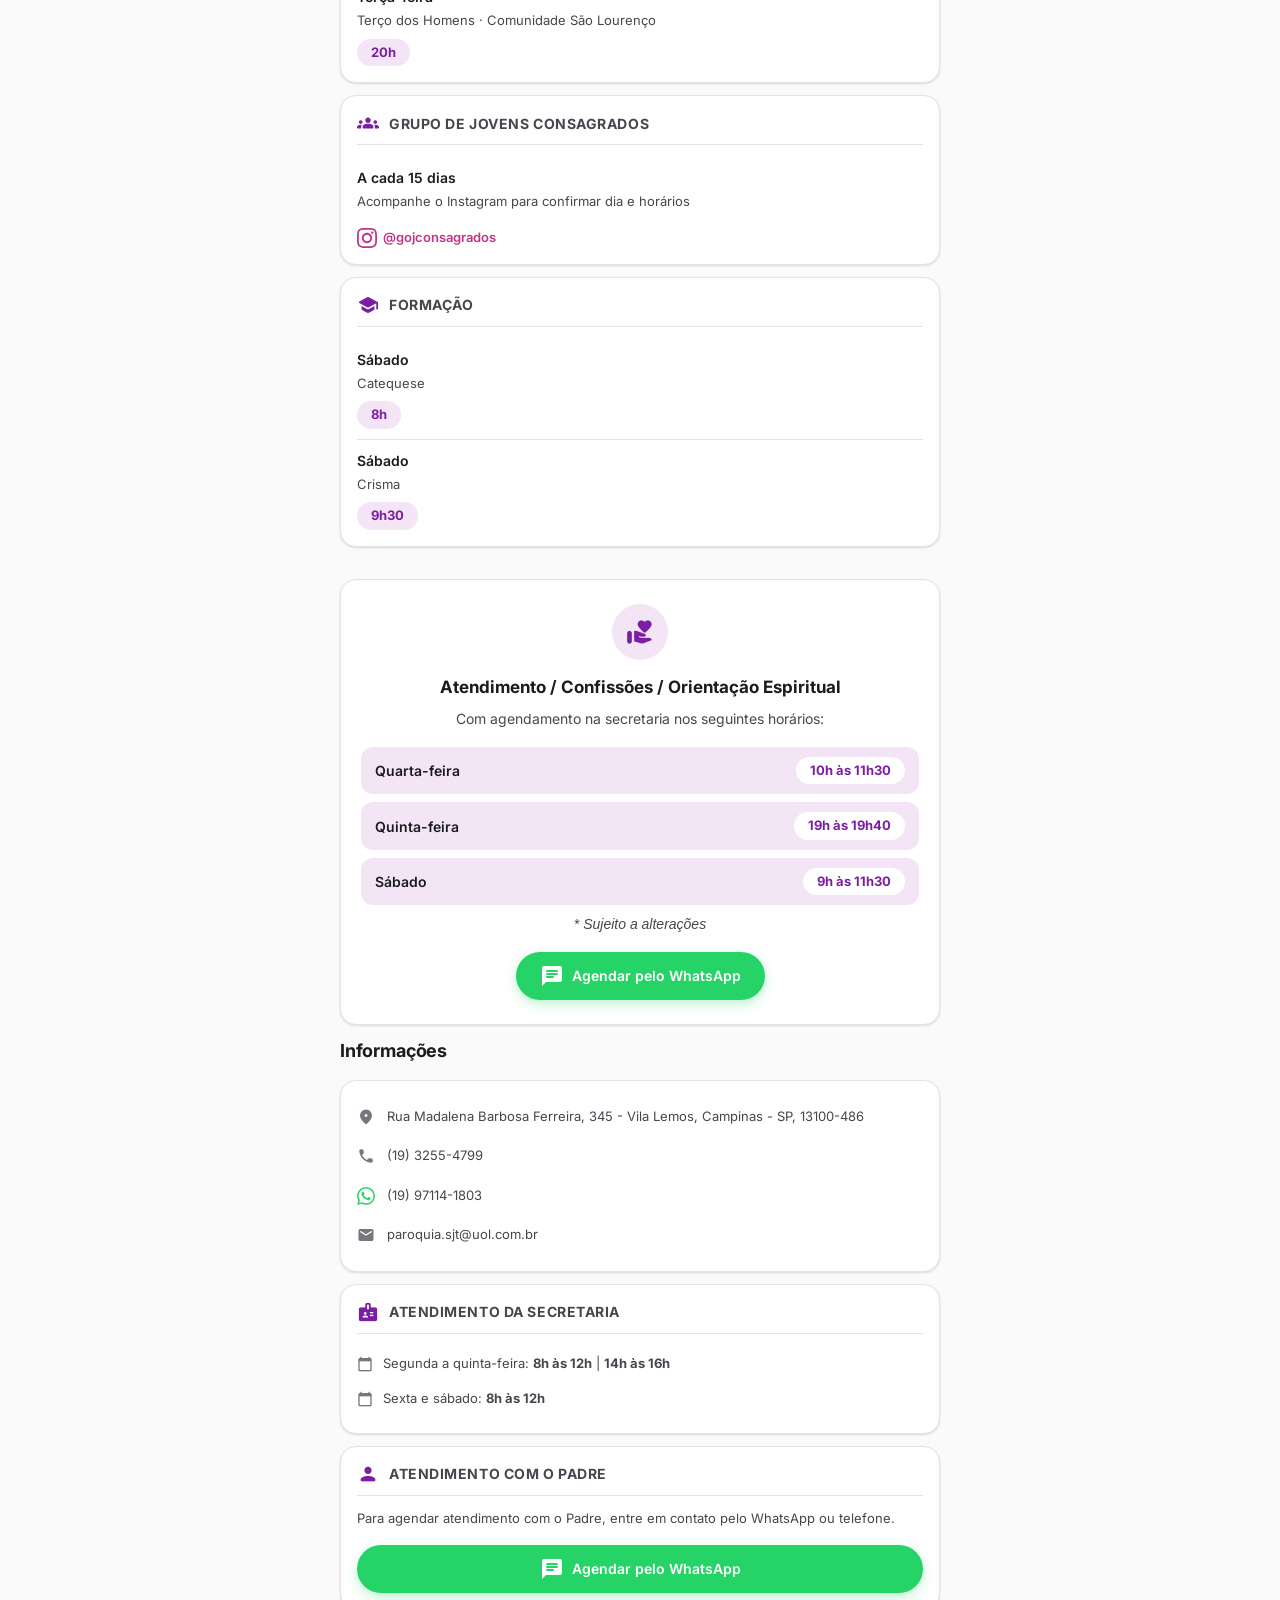
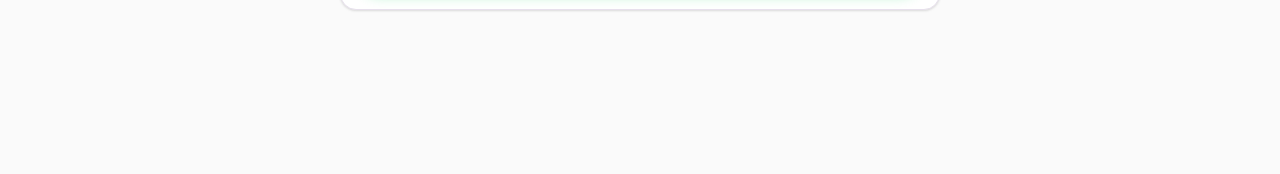
==== commit dde45065: "changing dates again asked by the client" ====
--- a/index.html
+++ b/index.html
@@ -55,6 +55,10 @@
         <h2>Nossas Comunidades</h2>
         <span class="badge" id="communityCount">12</span>
       </div>
+      <p class="community-hint">
+        <span class="material-icons-round" aria-hidden="true">touch_app</span>
+        Clique na imagem de uma comunidade para ver mais informações sobre ela.
+      </p>
       <div class="community-grid" id="communityGrid">
         <!-- Populated by JS -->
       </div>
--- a/css/style.css
+++ b/css/style.css
@@ -313,6 +313,22 @@
   border-radius: 100px;
 }
 
+.community-hint {
+  display: flex;
+  align-items: center;
+  gap: 6px;
+  margin: -8px 0 16px;
+  font-size: 0.8125rem;
+  color: var(--on-surface-secondary);
+  line-height: 1.4;
+}
+
+.community-hint .material-icons-round {
+  font-size: 18px;
+  color: var(--primary);
+  flex-shrink: 0;
+}
+
 /* ========================================
    Community Grid
    ======================================== */
